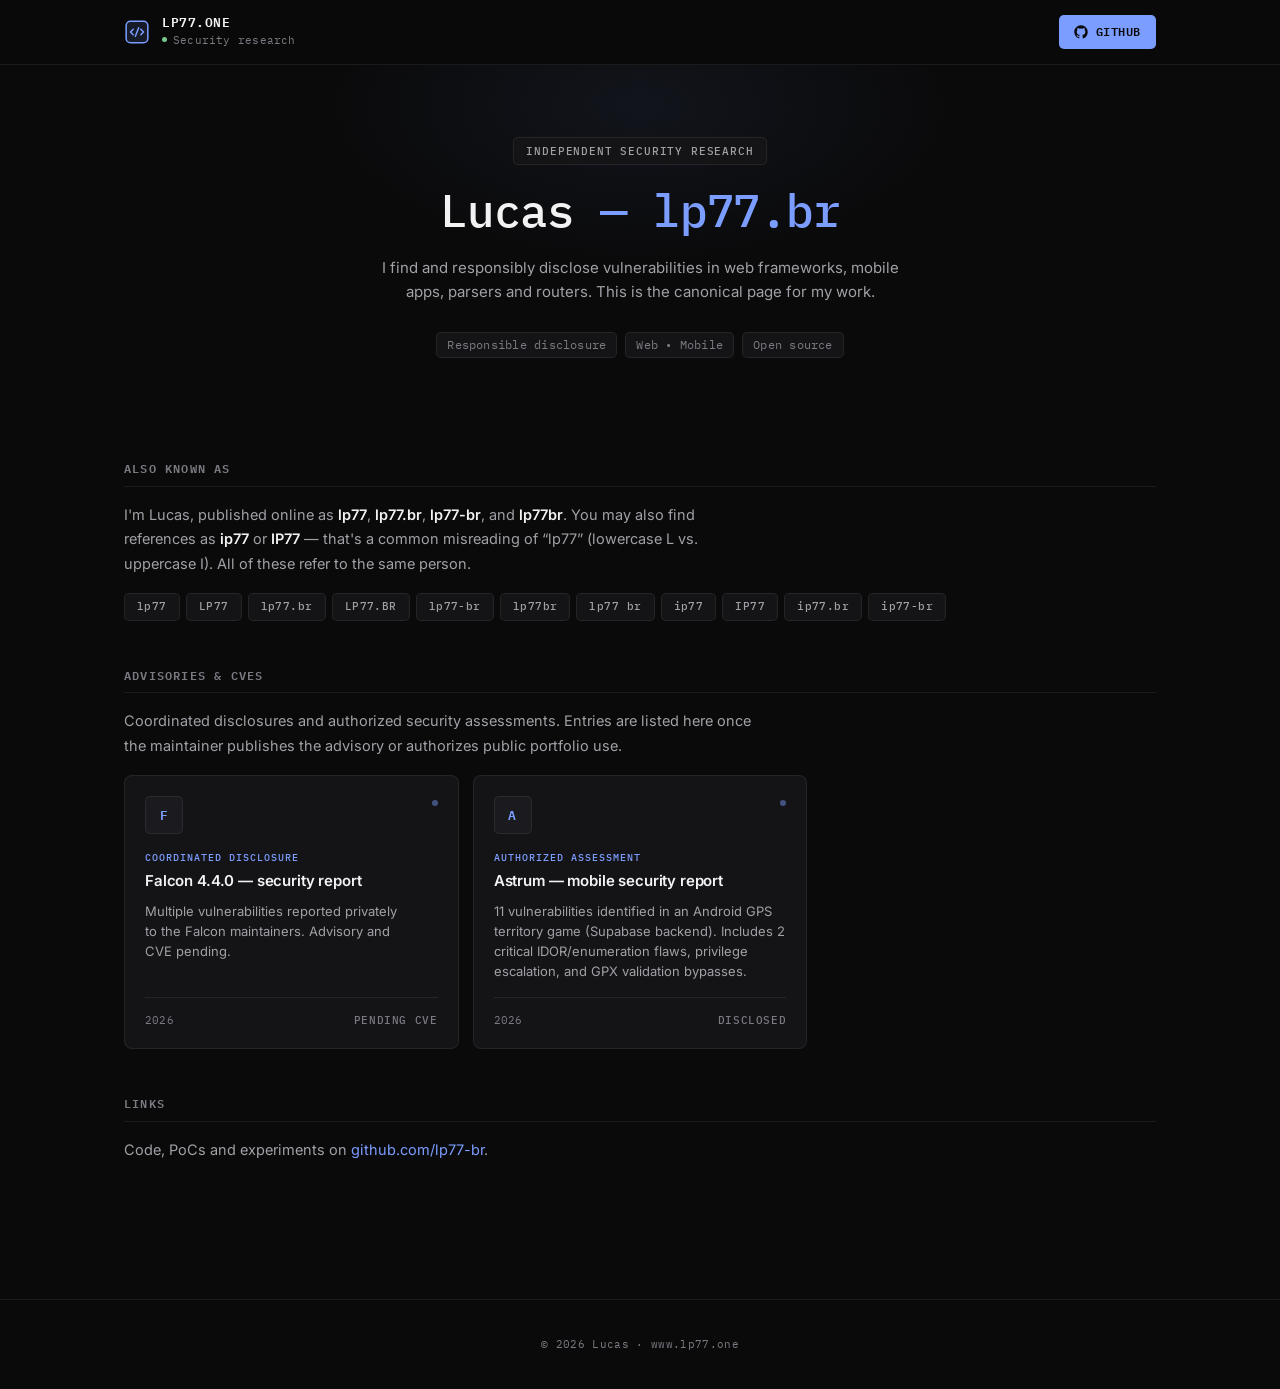
==== index.html @ 787ceb66 "Update index.html" ====
<!doctype html>
<html lang="en">
<head>
  <meta charset="UTF-8">
  <meta name="viewport" content="width=device-width, initial-scale=1.0">
  <meta name="theme-color" content="#0a0a0b">
  <meta name="author" content="Lucas (lp77.br)">
  <meta name="description" content="Lucas (lp77.br / lp77 / ip77) — independent security researcher focused on web frameworks, mobile apps, parsers and routers. Responsible disclosure, CVEs, and open source work.">
  <meta name="keywords" content="lp77, LP77, lp77.br, lp77-br, lp77br, lp77 br, LP77 BR, ip77, IP77, ip77.br, ip77-br, Lucas security researcher, responsible disclosure, CVE, Falcon, Astrum, Android security, security research">
  <title>Lucas (lp77.br) — Security Researcher</title>
  <link rel="canonical" href="https://www.lp77.one/">

  <meta property="og:type" content="profile">
  <meta property="og:title" content="Lucas (lp77.br) — Security Researcher">
  <meta property="og:description" content="Independent security researcher. Responsible disclosure of vulnerabilities in web frameworks, mobile apps, parsers and routers.">
  <meta property="og:url" content="https://www.lp77.one/">
  <meta property="og:site_name" content="lp77.one">

  <meta name="twitter:card" content="summary">
  <meta name="twitter:title" content="Lucas (lp77.br) — Security Researcher">
  <meta name="twitter:description" content="Independent security researcher. Responsible disclosure, CVEs, open source.">

  <link rel="preconnect" href="https://fonts.googleapis.com">
  <link rel="preconnect" href="https://fonts.gstatic.com" crossorigin>
  <link href="https://fonts.googleapis.com/css2?family=IBM+Plex+Mono:wght@400;500;600&family=Inter:wght@400;500;600;700&display=swap" rel="stylesheet">
  <link rel="stylesheet" href="style.css">

  <script type="application/ld+json">
  {
    "@context": "https://schema.org",
    "@type": "Person",
    "name": "Lucas",
    "alternateName": [
      "lp77", "LP77", "lp77.br", "LP77.BR", "lp77-br", "lp77br",
      "lp77 br", "LP77 BR", "lp77_br", "lp77.one", "www.lp77.one",
      "ip77", "IP77", "ip77.br", "ip77-br", "ip77br", "ip77 br"
    ],
    "url": "https://www.lp77.one/",
    "mainEntityOfPage": "https://www.lp77.one/",
    "sameAs": ["https://github.com/lp77-br"],
    "jobTitle": "Security Researcher",
    "description": "Independent security researcher focused on web frameworks, mobile apps, parsers and routers.",
    "knowsAbout": [
      "Web security", "Responsible disclosure", "Authentication bypass",
      "ReDoS", "Path traversal", "Python", "Web frameworks", "Routing",
      "Regular expression denial of service", "Mobile Security", "Android Security"
    ]
  }
  </script>
</head>
<body>

  <a href="#main" class="skip-link">Skip to content</a>

  <header class="site-header">
    <div class="header-inner">
      <a href="/" class="site-logo" aria-label="lp77.one — home">
        <span class="logo-mark" aria-hidden="true">
          <svg viewBox="0 0 24 24" width="26" height="26" fill="none" xmlns="http://www.w3.org/2000/svg">
            <rect x="2" y="2" width="20" height="20" rx="4" fill="rgba(123,157,255,0.12)" stroke="#7b9dff" stroke-width="1.4"/>
            <path d="M8.5 9.5 6 12l2.5 2.5M15.5 9.5 18 12l-2.5 2.5M13.5 8l-3 8" stroke="#7b9dff" stroke-width="1.4" stroke-linecap="round" stroke-linejoin="round"/>
          </svg>
        </span>
        <div class="brand-text">
          <span>lp77.one</span>
          <span class="online-status">
            <span class="dot" aria-hidden="true"></span>
            <span>Security research</span>
          </span>
        </div>
      </a>
      <nav class="header-nav" aria-label="Main navigation">
        <a href="https://github.com/lp77-br" target="_blank" rel="me noopener noreferrer" class="btn-primary">
          <svg width="14" height="14" viewBox="0 0 24 24" fill="currentColor" aria-hidden="true">
            <path d="M12 .5C5.65.5.5 5.65.5 12c0 5.08 3.29 9.39 7.86 10.91.58.11.79-.25.79-.55v-2.03c-3.2.7-3.87-1.36-3.87-1.36-.52-1.33-1.28-1.68-1.28-1.68-1.05-.72.08-.7.08-.7 1.16.08 1.77 1.19 1.77 1.19 1.03 1.77 2.7 1.26 3.36.96.1-.75.4-1.26.73-1.55-2.56-.29-5.26-1.28-5.26-5.69 0-1.26.45-2.28 1.19-3.09-.12-.29-.52-1.46.11-3.05 0 0 .97-.31 3.18 1.18a11.05 11.05 0 0 1 5.79 0c2.2-1.49 3.17-1.18 3.17-1.18.63 1.59.23 2.76.12 3.05.74.81 1.18 1.83 1.18 3.09 0 4.42-2.71 5.39-5.29 5.68.41.36.78 1.06.78 2.14v3.17c0 .31.21.67.8.55A11.51 11.51 0 0 0 23.5 12C23.5 5.65 18.35.5 12 .5z"/>
          </svg>
          GitHub
        </a>
      </nav>
    </div>
  </header>

  <section class="hero" aria-labelledby="hero-title">
    <div class="hero-inner">
      <p class="hero-eyebrow">Independent security research</p>
      <h1 class="hero-title" id="hero-title">
        Lucas <span>— lp77.br</span>
      </h1>
      <p class="hero-sub">
        I find and responsibly disclose vulnerabilities in web frameworks,
        mobile apps, parsers and routers. This is the canonical page for my work.
      </p>
      <div class="hero-stats" aria-label="Areas of focus">
        <span>Responsible disclosure</span>
        <span>Web &bull; Mobile</span>
        <span>Open source</span>
      </div>
    </div>
  </section>

  <main class="page-body" id="main">

    <section class="section" aria-labelledby="identity-title">
      <h2 class="section-title" id="identity-title">Also known as</h2>
      <p class="prose">
        I'm Lucas, published online as <strong>lp77</strong>, <strong>lp77.br</strong>,
        <strong>lp77-br</strong>, and <strong>lp77br</strong>. You may also find references as
        <strong>ip77</strong> or <strong>IP77</strong> — that's a common misreading of
        &ldquo;lp77&rdquo; (lowercase L vs. uppercase I). All of these refer to the same person.
      </p>
      <div class="chip-bar" aria-label="Known aliases">
        <span class="chip">lp77</span>
        <span class="chip">LP77</span>
        <span class="chip">lp77.br</span>
        <span class="chip">LP77.BR</span>
        <span class="chip">lp77-br</span>
        <span class="chip">lp77br</span>
        <span class="chip">lp77 br</span>
        <span class="chip">ip77</span>
        <span class="chip">IP77</span>
        <span class="chip">ip77.br</span>
        <span class="chip">ip77-br</span>
      </div>
    </section>

    <section class="section" aria-labelledby="advisories-title">
      <h2 class="section-title" id="advisories-title">Advisories &amp; CVEs</h2>
      <p class="prose">
        Coordinated disclosures and authorized security assessments. Entries are listed here once the maintainer
        publishes the advisory or authorizes public portfolio use.
      </p>

      <div class="grid">

        <article class="card card-static">
          <div class="card-header">
            <div class="card-logo">
              <span class="card-logo-initials">F</span>
            </div>
            <span class="card-dot" aria-hidden="true"></span>
          </div>
          <div class="card-body">
            <p class="card-subtitle">Coordinated disclosure</p>
            <h3 class="card-title">Falcon 4.4.0 — security report</h3>
            <p class="card-desc">
              Multiple vulnerabilities reported privately to the Falcon
              maintainers. Advisory and CVE pending.
            </p>
          </div>
          <div class="card-footer">
            <span class="card-date">2026</span>
            <span class="card-status">Pending CVE</span>
          </div>
        </article>

        <article class="card card-static">
          <div class="card-header">
            <div class="card-logo">
              <span class="card-logo-initials">A</span>
            </div>
            <span class="card-dot" aria-hidden="true"></span>
          </div>
          <div class="card-body">
            <p class="card-subtitle">Authorized assessment</p>
            <h3 class="card-title">Astrum — mobile security report</h3>
            <p class="card-desc">
              11 vulnerabilities identified in an Android GPS territory game (Supabase backend). Includes 2 critical IDOR/enumeration flaws, privilege escalation, and GPX validation bypasses.
            </p>
          </div>
          <div class="card-footer">
            <span class="card-date">2026</span>
            <span class="card-status">Disclosed</span>
          </div>
        </article>

      </div>
    </section>

    <section class="section" aria-labelledby="links-title">
      <h2 class="section-title" id="links-title">Links</h2>
      <p class="prose">
        Code, PoCs and experiments on
        <a href="https://github.com/lp77-br" target="_blank" rel="me noopener">github.com/lp77-br</a>.
      </p>
    </section>

  </main>

  <footer class="site-footer">
    <div class="footer-inner">
      <p>&copy; <span id="year">2026</span> Lucas · www.lp77.one</p>
    </div>
  </footer>

  <script>
    (function () {
      var y = document.getElementById('year');
      if (y) y.textContent = new Date().getFullYear();
    })();
  </script>
</body>
</html>
---- style.css ----
:root {
  --bg:          #0a0a0b;
  --bg-raised:   #0f0f12;
  --surface:     #141417;
  --surface-2:   #1b1b1f;
  --surface-3:   #232327;
  --border:      rgba(255,255,255,0.07);
  --border-hi:   rgba(255,255,255,0.14);
  --text:        #f2f2f3;
  --text-2:      #a0a0a6;
  --text-3:      #7a7a82;
  --accent:      #7b9dff;
  --accent-2:    #9bb5ff;
  --accent-dim:  rgba(123,157,255,0.12);
  --accent-soft: rgba(123,157,255,0.07);
  --success:     #79c88b;
  --r-xs: 3px;
  --r-sm: 5px;
  --r:    8px;
  --r-lg: 12px;
  --font:      'Inter', -apple-system, BlinkMacSystemFont, 'Segoe UI', sans-serif;
  --font-mono: 'IBM Plex Mono', ui-monospace, SFMono-Regular, Menlo, Consolas, monospace;
  --max-w:  1080px;
  --gutter: 24px;
  --t-fast: 120ms ease;
  --t:      200ms ease;
  --t-slow: 320ms cubic-bezier(0.2, 0.8, 0.2, 1);
  --shadow:    0 4px 16px rgba(0,0,0,0.5);
  --shadow-lg: 0 16px 48px rgba(0,0,0,0.7);
}

*, *::before, *::after { box-sizing: border-box; margin: 0; padding: 0; }
[hidden] { display: none !important; }
html { -webkit-text-size-adjust: 100%; scroll-behavior: smooth; }
body {
  background: var(--bg);
  color: var(--text);
  font-family: var(--font);
  font-size: 15px;
  line-height: 1.55;
  min-height: 100vh;
  -webkit-font-smoothing: antialiased;
  -moz-osx-font-smoothing: grayscale;
}
a { color: var(--accent); text-decoration: none; transition: color var(--t-fast); }
a:hover { color: var(--accent-2); }
button { background: none; border: none; cursor: pointer; font: inherit; color: inherit; }
img, svg { max-width: 100%; display: block; }
pre, code { font-family: var(--font-mono); }
h1, h2, h3, h4 {
  font-family: var(--font-mono);
  font-weight: 500;
  letter-spacing: -0.02em;
  line-height: 1.15;
  color: var(--text);
  text-wrap: balance;
}
p { text-wrap: pretty; }
strong { color: var(--text); font-weight: 600; }
::selection { background: var(--accent-dim); color: var(--text); }

:focus-visible {
  outline: 2px solid var(--accent);
  outline-offset: 3px;
  border-radius: var(--r-sm);
}

.skip-link {
  position: fixed; top: -60px; left: 16px; z-index: 999;
  background: var(--surface-2); color: var(--text);
  padding: 10px 16px; border-radius: var(--r-sm);
  border: 1px solid var(--border-hi);
  font-family: var(--font-mono); font-size: 12px;
  transition: top var(--t-fast);
}
.skip-link:focus { top: 16px; }

.sr-only {
  position: absolute; width: 1px; height: 1px;
  padding: 0; margin: -1px; overflow: hidden;
  clip: rect(0,0,0,0); white-space: nowrap; border: 0;
}

::-webkit-scrollbar { width: 8px; height: 8px; }
::-webkit-scrollbar-track { background: var(--bg); }
::-webkit-scrollbar-thumb {
  background: var(--surface-2); border-radius: 999px; border: 2px solid var(--bg);
}
::-webkit-scrollbar-thumb:hover { background: var(--text-3); }

@keyframes pulse-green {
  0%   { box-shadow: 0 0 0 0 rgba(121,200,139,0.45); }
  70%  { box-shadow: 0 0 0 6px rgba(121,200,139,0); }
  100% { box-shadow: 0 0 0 0 rgba(121,200,139,0); }
}

.btn-primary {
  display: inline-flex; align-items: center; gap: 8px;
  height: 34px; padding: 0 14px;
  background: var(--accent); color: var(--bg);
  border-radius: var(--r-sm); border: 1px solid transparent;
  font-family: var(--font-mono); font-size: 11.5px; font-weight: 600;
  letter-spacing: 0.05em; text-transform: uppercase; white-space: nowrap;
  transition: background-color var(--t-fast), transform var(--t-fast);
}
.btn-primary:hover { background: var(--accent-2); color: var(--bg); transform: translateY(-1px); }
.btn-primary:active { transform: none; }
.btn-primary svg { flex-shrink: 0; }

.btn-action {
  display: inline-flex; align-items: center; gap: 6px;
  height: 32px; padding: 0 12px;
  background: var(--surface-2); color: var(--text-2);
  border: 1px solid var(--border); border-radius: var(--r-sm);
  font-family: var(--font-mono); font-size: 11.5px; font-weight: 500;
  letter-spacing: 0.03em; transition: all var(--t-fast);
}
.btn-action:hover { background: var(--surface-3); color: var(--text); border-color: var(--border-hi); }

.site-header {
  position: sticky; top: 0; z-index: 50;
  background: rgba(10,10,11,0.85);
  border-bottom: 1px solid var(--border);
  -webkit-backdrop-filter: blur(12px); backdrop-filter: blur(12px);
}
.header-inner {
  max-width: var(--max-w); margin: 0 auto;
  padding: 0 var(--gutter); height: 64px;
  display: flex; align-items: center; justify-content: space-between; gap: 16px;
}
.site-logo { display: flex; align-items: center; gap: 12px; flex-shrink: 0; color: var(--text); }
.site-logo:hover { color: var(--text); }
.logo-mark { display: flex; align-items: center; justify-content: center; }
.brand-text { display: flex; flex-direction: column; gap: 3px; }
.brand-text > span:first-child {
  font-family: var(--font-mono); font-size: 13px; font-weight: 600;
  letter-spacing: 0.04em; text-transform: uppercase; line-height: 1;
}
.online-status {
  display: flex; align-items: center; gap: 6px;
  font-family: var(--font-mono); font-size: 10.5px; color: var(--text-3);
  letter-spacing: 0.02em;
}
.online-status .dot {
  width: 5px; height: 5px; background: var(--success);
  border-radius: 50%; animation: pulse-green 2.2s infinite;
}
.header-nav { display: flex; align-items: center; gap: 10px; }

.hero {
  position: relative;
  padding: 72px var(--gutter) 56px;
  text-align: center; overflow: hidden;
}
.hero::before {
  content: '';
  position: absolute; top: -120px; left: 50%; transform: translateX(-50%);
  width: 640px; height: 320px;
  background: radial-gradient(ellipse at 50% 50%, var(--accent-soft) 0%, transparent 70%);
  pointer-events: none; z-index: 0;
}
.hero-inner {
  position: relative; z-index: 1; max-width: 680px; margin: 0 auto;
  display: flex; flex-direction: column; align-items: center; gap: 20px;
}
.hero-eyebrow {
  display: inline-flex; align-items: center; gap: 8px;
  padding: 5px 12px;
  background: var(--surface); border: 1px solid var(--border);
  border-radius: var(--r-sm);
  font-family: var(--font-mono); font-size: 10.5px; font-weight: 500;
  letter-spacing: 0.08em; text-transform: uppercase; color: var(--text-2);
}
.hero-title {
  font-size: clamp(28px, 4.6vw, 46px);
  font-weight: 500; letter-spacing: -0.03em; line-height: 1.1;
  color: var(--text);
}
.hero-title span { color: var(--accent); }
.hero-sub {
  font-size: 15px; color: var(--text-2);
  max-width: 520px; line-height: 1.6;
}
.hero-stats {
  display: flex; flex-wrap: wrap; justify-content: center; gap: 8px;
  margin-top: 8px;
  font-family: var(--font-mono); font-size: 11.5px; color: var(--text-3);
}
.hero-stats > * {
  display: inline-flex; align-items: center; gap: 6px;
  height: 26px; padding: 0 10px;
  border-radius: var(--r-sm);
  background: var(--surface); border: 1px solid var(--border);
  letter-spacing: 0.02em;
}

.page-body {
  max-width: var(--max-w);
  margin: 0 auto;
  padding: 0 var(--gutter) 80px;
}
.section { margin-top: 48px; }
.section-title {
  font-family: var(--font-mono);
  font-size: 12px;
  font-weight: 600;
  letter-spacing: 0.1em;
  text-transform: uppercase;
  color: var(--text-3);
  margin-bottom: 16px;
  padding-bottom: 10px;
  border-bottom: 1px solid var(--border);
}
.prose {
  font-size: 14.5px;
  color: var(--text-2);
  line-height: 1.7;
  max-width: 640px;
  margin-bottom: 16px;
}

.chip-bar {
  display: flex; flex-wrap: wrap; gap: 6px;
  margin-top: 8px;
}
.chip {
  display: inline-flex; align-items: center;
  height: 28px; padding: 0 12px;
  border-radius: var(--r-sm);
  background: var(--surface); border: 1px solid var(--border);
  color: var(--text-2);
  font-family: var(--font-mono); font-size: 11px; font-weight: 500;
  letter-spacing: 0.04em;
  transition: background-color var(--t-fast), color var(--t-fast), border-color var(--t-fast);
}
.chip:hover {
  color: var(--text);
  border-color: var(--border-hi);
}

.grid {
  display: grid;
  grid-template-columns: repeat(auto-fill, minmax(290px, 1fr));
  gap: 14px;
}
.card {
  position: relative;
  display: flex; flex-direction: column;
  background: var(--surface); border: 1px solid var(--border);
  border-radius: var(--r); padding: 20px;
  transition: border-color var(--t-fast), background-color var(--t-fast);
}
.card-static { cursor: default; }
.card:hover { border-color: var(--border-hi); background: var(--surface-2); }

.card-header {
  display: flex; align-items: flex-start; justify-content: space-between;
  margin-bottom: 16px;
}
.card-logo {
  width: 38px; height: 38px;
  border-radius: var(--r-sm);
  background: var(--surface-2); border: 1px solid var(--border);
  display: flex; align-items: center; justify-content: center;
  transition: border-color var(--t-fast), background-color var(--t-fast);
}
.card:hover .card-logo { border-color: var(--border-hi); background: var(--surface-3); }
.card-logo-initials {
  font-family: var(--font-mono); font-size: 13px; font-weight: 600;
  color: var(--accent); text-transform: uppercase; letter-spacing: 0.04em;
}
.card-dot {
  width: 6px; height: 6px; border-radius: 50%;
  background: var(--accent); opacity: .45; flex-shrink: 0;
  margin-top: 4px; transition: opacity var(--t-fast);
}
.card:hover .card-dot { opacity: 1; }

.card-body {
  flex: 1; display: flex; flex-direction: column; gap: 6px;
  margin-bottom: 16px;
}
.card-subtitle {
  font-family: var(--font-mono); font-size: 10px; font-weight: 500;
  color: var(--accent); letter-spacing: 0.1em; text-transform: uppercase;
}
.card-title {
  font-family: var(--font); font-size: 15px; font-weight: 600;
  letter-spacing: -0.01em; color: var(--text); line-height: 1.3;
}
.card-desc {
  font-size: 13px; color: var(--text-2); line-height: 1.55; margin-top: 4px;
}
.card-footer {
  display: flex; align-items: center; justify-content: space-between;
  padding-top: 14px; border-top: 1px solid var(--border);
}
.card-date {
  font-family: var(--font-mono); font-size: 10.5px; color: var(--text-3);
  letter-spacing: 0.02em;
}
.card-status {
  font-family: var(--font-mono); font-size: 10.5px; font-weight: 500;
  color: var(--text-3); text-transform: uppercase; letter-spacing: 0.06em;
}

.site-footer {
  border-top: 1px solid var(--border);
  padding: 36px var(--gutter);
  margin-top: 40px;
}
.footer-inner { max-width: var(--max-w); margin: 0 auto; text-align: center; }
.site-footer p {
  font-family: var(--font-mono); font-size: 11px; color: var(--text-3);
  letter-spacing: 0.03em;
}
.site-footer a { color: var(--text-3); }
.site-footer a:hover { color: var(--text); }

@media (max-width: 600px) {
  :root { --gutter: 16px; }
  .header-inner { height: 58px; }
  .brand-text > span:first-child { font-size: 12px; }
  .hero { padding: 56px var(--gutter) 40px; }
  .hero-title { font-size: 28px; }
  .hero-sub { font-size: 14px; }
  .grid { grid-template-columns: 1fr; }
}

@media (prefers-reduced-motion: reduce) {
  *, *::before, *::after {
    animation-duration: .01ms !important;
    animation-iteration-count: 1 !important;
    transition-duration: .01ms !important;
  }
  html { scroll-behavior: auto; }
}

@media print {
  .site-header, .hero::before, .chip-bar, .btn-primary { display: none !important; }
  body { background: #fff; color: #000; }
  .card { border: 1px solid #ccc; page-break-inside: avoid; }
  .card-subtitle, .card-date, .card-status { color: #555; }
  a { color: #000; }
}
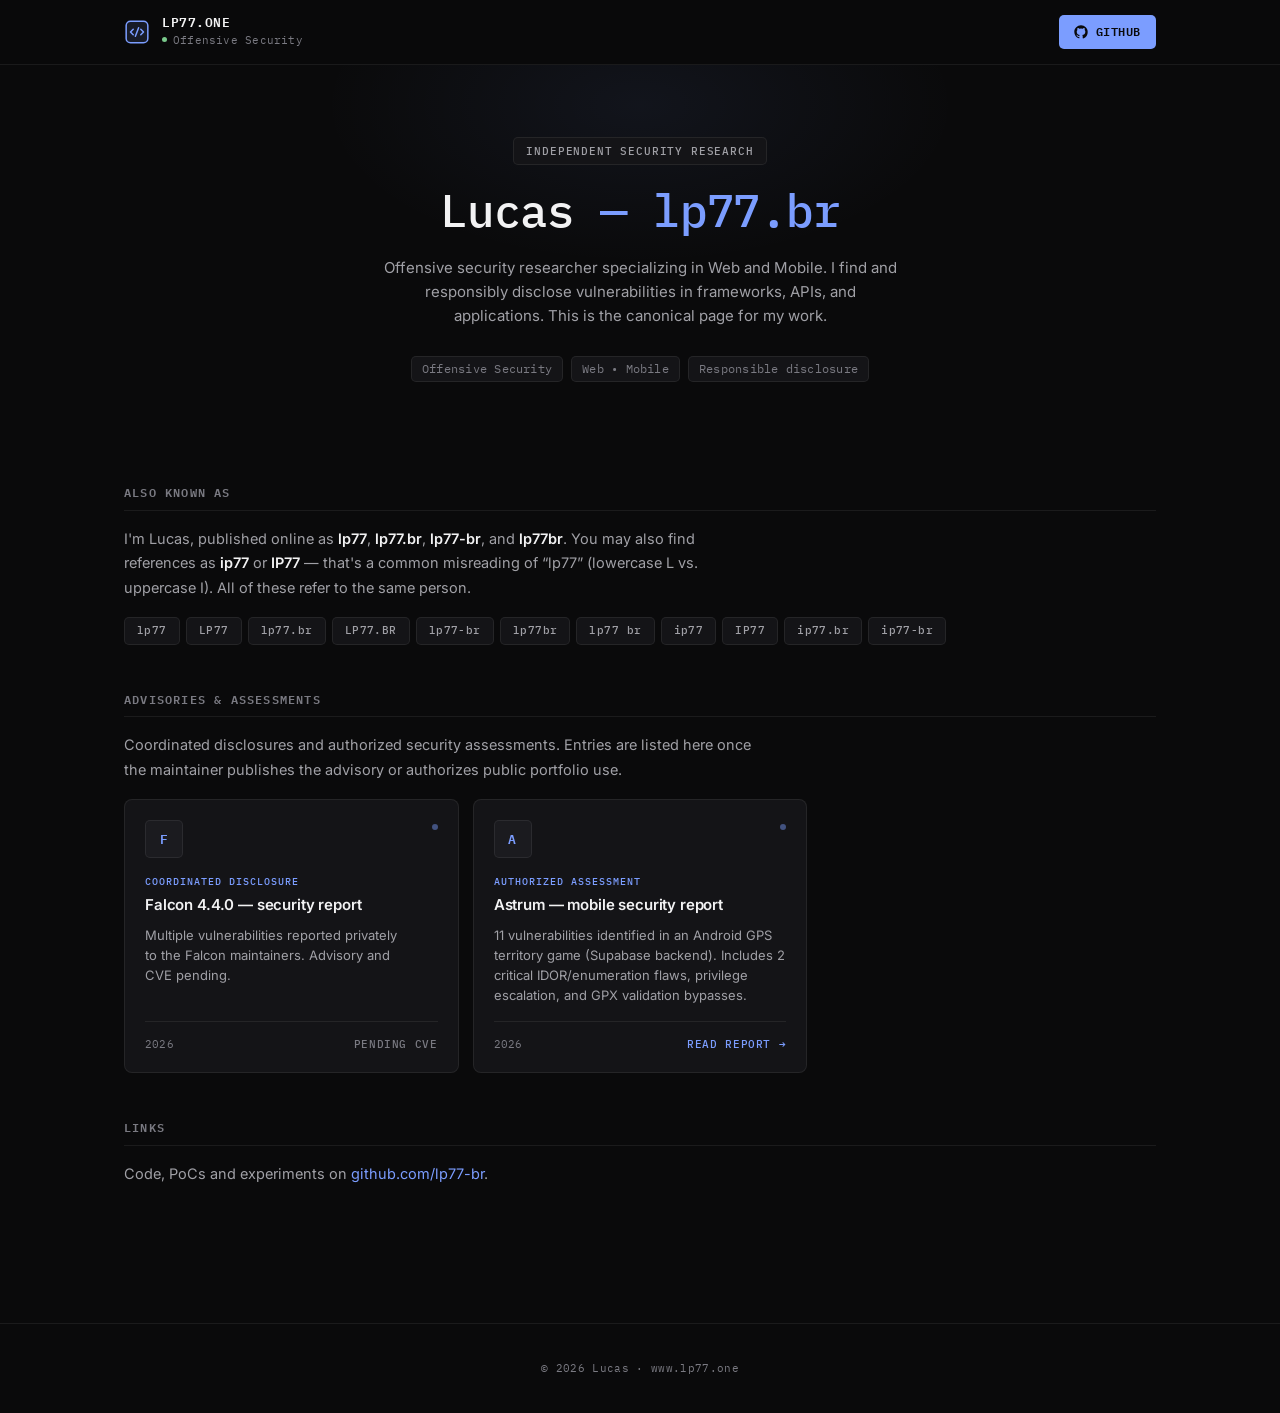
==== commit e82f4c7f: "Update index.html" ====
--- a/index.html
+++ b/index.html
@@ -5,20 +5,20 @@
   <meta name="viewport" content="width=device-width, initial-scale=1.0">
   <meta name="theme-color" content="#0a0a0b">
   <meta name="author" content="Lucas (lp77.br)">
-  <meta name="description" content="Lucas (lp77.br / lp77 / ip77) — independent security researcher focused on web frameworks, mobile apps, parsers and routers. Responsible disclosure, CVEs, and open source work.">
-  <meta name="keywords" content="lp77, LP77, lp77.br, lp77-br, lp77br, lp77 br, LP77 BR, ip77, IP77, ip77.br, ip77-br, Lucas security researcher, responsible disclosure, CVE, Falcon, Astrum, Android security, security research">
-  <title>Lucas (lp77.br) — Security Researcher</title>
+  <meta name="description" content="Lucas (lp77.br / lp77 / ip77) — offensive security researcher specializing in Web and Mobile penetration testing. Responsible disclosure, CVEs, and open source work.">
+  <meta name="keywords" content="lp77, LP77, lp77.br, lp77-br, lp77br, lp77 br, LP77 BR, ip77, IP77, ip77.br, ip77-br, Lucas security researcher, offensive security, penetration testing, responsible disclosure, CVE, Falcon, Astrum, Android security">
+  <title>Lucas (lp77.br) — Offensive Security Researcher</title>
   <link rel="canonical" href="https://www.lp77.one/">
 
   <meta property="og:type" content="profile">
-  <meta property="og:title" content="Lucas (lp77.br) — Security Researcher">
-  <meta property="og:description" content="Independent security researcher. Responsible disclosure of vulnerabilities in web frameworks, mobile apps, parsers and routers.">
+  <meta property="og:title" content="Lucas (lp77.br) — Offensive Security Researcher">
+  <meta property="og:description" content="Offensive security researcher focused on Web and Mobile. Responsible disclosure of vulnerabilities in frameworks, APIs, and applications.">
   <meta property="og:url" content="https://www.lp77.one/">
   <meta property="og:site_name" content="lp77.one">
 
   <meta name="twitter:card" content="summary">
-  <meta name="twitter:title" content="Lucas (lp77.br) — Security Researcher">
-  <meta name="twitter:description" content="Independent security researcher. Responsible disclosure, CVEs, open source.">
+  <meta name="twitter:title" content="Lucas (lp77.br) — Offensive Security Researcher">
+  <meta name="twitter:description" content="Offensive security researcher focused on Web and Mobile. Responsible disclosure.">
 
   <link rel="preconnect" href="https://fonts.googleapis.com">
   <link rel="preconnect" href="https://fonts.gstatic.com" crossorigin>
@@ -38,12 +38,12 @@
     "url": "https://www.lp77.one/",
     "mainEntityOfPage": "https://www.lp77.one/",
     "sameAs": ["https://github.com/lp77-br"],
-    "jobTitle": "Security Researcher",
-    "description": "Independent security researcher focused on web frameworks, mobile apps, parsers and routers.",
+    "jobTitle": "Offensive Security Researcher",
+    "description": "Offensive security researcher specializing in Web and Mobile penetration testing.",
     "knowsAbout": [
-      "Web security", "Responsible disclosure", "Authentication bypass",
-      "ReDoS", "Path traversal", "Python", "Web frameworks", "Routing",
-      "Regular expression denial of service", "Mobile Security", "Android Security"
+      "Offensive Security", "Penetration Testing", "Web Security", 
+      "Mobile Security", "Android Security", "API Security", "Responsible Disclosure", 
+      "Authentication Bypass", "ReDoS", "Path Traversal", "Python", "Web Frameworks"
     ]
   }
   </script>
@@ -65,7 +65,7 @@
           <span>lp77.one</span>
           <span class="online-status">
             <span class="dot" aria-hidden="true"></span>
-            <span>Security research</span>
+            <span>Offensive Security</span>
           </span>
         </div>
       </a>
@@ -87,13 +87,14 @@
         Lucas <span>— lp77.br</span>
       </h1>
       <p class="hero-sub">
-        I find and responsibly disclose vulnerabilities in web frameworks,
-        mobile apps, parsers and routers. This is the canonical page for my work.
+        Offensive security researcher specializing in Web and Mobile. 
+        I find and responsibly disclose vulnerabilities in frameworks, 
+        APIs, and applications. This is the canonical page for my work.
       </p>
       <div class="hero-stats" aria-label="Areas of focus">
+        <span>Offensive Security</span>
+        <span>Web &bull; Mobile</span>
         <span>Responsible disclosure</span>
-        <span>Web &bull; Mobile</span>
-        <span>Open source</span>
       </div>
     </div>
   </section>
@@ -124,10 +125,10 @@
     </section>
 
     <section class="section" aria-labelledby="advisories-title">
-      <h2 class="section-title" id="advisories-title">Advisories &amp; CVEs</h2>
+      <h2 class="section-title" id="advisories-title">Advisories &amp; Assessments</h2>
       <p class="prose">
-        Coordinated disclosures and authorized security assessments. Entries are listed here once the maintainer
-        publishes the advisory or authorizes public portfolio use.
+        Coordinated disclosures and authorized security assessments. 
+        Entries are listed here once the maintainer publishes the advisory or authorizes public portfolio use.
       </p>
 
       <div class="grid">
@@ -153,7 +154,7 @@
           </div>
         </article>
 
-        <article class="card card-static">
+        <a href="astrum.html" class="card">
           <div class="card-header">
             <div class="card-logo">
               <span class="card-logo-initials">A</span>
@@ -169,9 +170,9 @@
           </div>
           <div class="card-footer">
             <span class="card-date">2026</span>
-            <span class="card-status">Disclosed</span>
-          </div>
-        </article>
+            <span class="card-status" style="color: var(--accent);">Read report &rarr;</span>
+          </div>
+        </a>
 
       </div>
     </section>
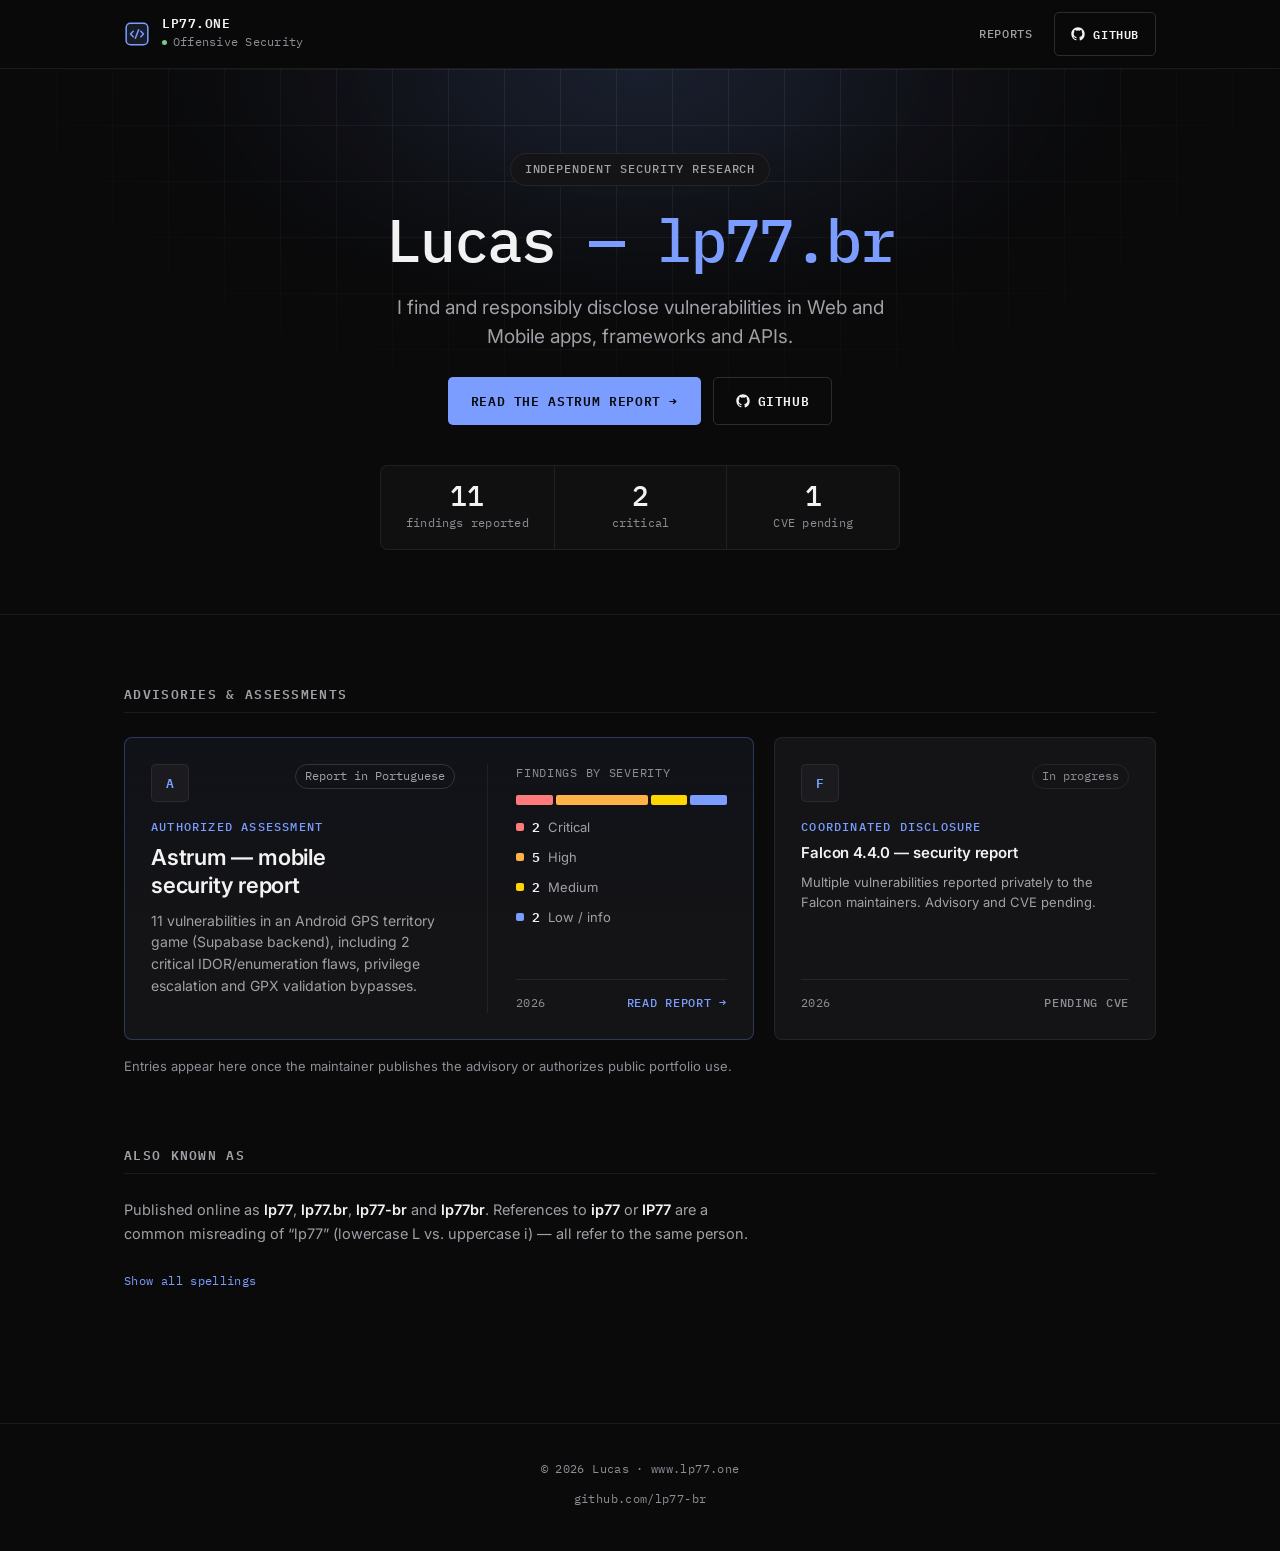
==== commit a7d2f1b0: "Atualiza arquivos do site" ====
--- a/index.html
+++ b/index.html
@@ -63,17 +63,13 @@
         </span>
         <div class="brand-text">
           <span>lp77.one</span>
-          <span class="online-status">
-            <span class="dot" aria-hidden="true"></span>
-            <span>Offensive Security</span>
-          </span>
+          <span class="online-status"><span class="dot" aria-hidden="true"></span><span>Offensive Security</span></span>
         </div>
       </a>
       <nav class="header-nav" aria-label="Main navigation">
-        <a href="https://github.com/lp77-br" target="_blank" rel="me noopener noreferrer" class="btn-primary">
-          <svg width="14" height="14" viewBox="0 0 24 24" fill="currentColor" aria-hidden="true">
-            <path d="M12 .5C5.65.5.5 5.65.5 12c0 5.08 3.29 9.39 7.86 10.91.58.11.79-.25.79-.55v-2.03c-3.2.7-3.87-1.36-3.87-1.36-.52-1.33-1.28-1.68-1.28-1.68-1.05-.72.08-.7.08-.7 1.16.08 1.77 1.19 1.77 1.19 1.03 1.77 2.7 1.26 3.36.96.1-.75.4-1.26.73-1.55-2.56-.29-5.26-1.28-5.26-5.69 0-1.26.45-2.28 1.19-3.09-.12-.29-.52-1.46.11-3.05 0 0 .97-.31 3.18 1.18a11.05 11.05 0 0 1 5.79 0c2.2-1.49 3.17-1.18 3.17-1.18.63 1.59.23 2.76.12 3.05.74.81 1.18 1.83 1.18 3.09 0 4.42-2.71 5.39-5.29 5.68.41.36.78 1.06.78 2.14v3.17c0 .31.21.67.8.55A11.51 11.51 0 0 0 23.5 12C23.5 5.65 18.35.5 12 .5z"/>
-          </svg>
+        <a href="#reports" class="nav-link">Reports</a>
+        <a href="https://github.com/lp77-br" target="_blank" rel="me noopener noreferrer" class="btn-ghost">
+          <svg width="14" height="14" viewBox="0 0 24 24" fill="currentColor" aria-hidden="true"><path d="M12 .5C5.65.5.5 5.65.5 12c0 5.08 3.29 9.39 7.86 10.91.58.11.79-.25.79-.55v-2.03c-3.2.7-3.87-1.36-3.87-1.36-.52-1.33-1.28-1.68-1.28-1.68-1.05-.72.08-.7.08-.7 1.16.08 1.77 1.19 1.77 1.19 1.03 1.77 2.7 1.26 3.36.96.1-.75.4-1.26.73-1.55-2.56-.29-5.26-1.28-5.26-5.69 0-1.26.45-2.28 1.19-3.09-.12-.29-.52-1.46.11-3.05 0 0 .97-.31 3.18 1.18a11.05 11.05 0 0 1 5.79 0c2.2-1.49 3.17-1.18 3.17-1.18.63 1.59.23 2.76.12 3.05.74.81 1.18 1.83 1.18 3.09 0 4.42-2.71 5.39-5.29 5.68.41.36.78 1.06.78 2.14v3.17c0 .31.21.67.8.55A11.51 11.51 0 0 0 23.5 12C23.5 5.65 18.35.5 12 .5z"/></svg>
           GitHub
         </a>
       </nav>
@@ -83,62 +79,71 @@
   <section class="hero" aria-labelledby="hero-title">
     <div class="hero-inner">
       <p class="hero-eyebrow">Independent security research</p>
-      <h1 class="hero-title" id="hero-title">
-        Lucas <span>— lp77.br</span>
-      </h1>
+      <h1 class="hero-title" id="hero-title">Lucas <span>— lp77.br</span></h1>
       <p class="hero-sub">
-        Offensive security researcher specializing in Web and Mobile. 
-        I find and responsibly disclose vulnerabilities in frameworks, 
-        APIs, and applications. This is the canonical page for my work.
+        I find and responsibly disclose vulnerabilities in Web and Mobile
+        apps, frameworks and APIs.
       </p>
-      <div class="hero-stats" aria-label="Areas of focus">
-        <span>Offensive Security</span>
-        <span>Web &bull; Mobile</span>
-        <span>Responsible disclosure</span>
+      <div class="hero-cta">
+        <a href="astrum.html" class="btn-primary btn-lg">Read the Astrum report <span aria-hidden="true">&rarr;</span></a>
+        <a href="https://github.com/lp77-br" target="_blank" rel="me noopener noreferrer" class="btn-ghost btn-lg">
+          <svg width="14" height="14" viewBox="0 0 24 24" fill="currentColor" aria-hidden="true"><path d="M12 .5C5.65.5.5 5.65.5 12c0 5.08 3.29 9.39 7.86 10.91.58.11.79-.25.79-.55v-2.03c-3.2.7-3.87-1.36-3.87-1.36-.52-1.33-1.28-1.68-1.28-1.68-1.05-.72.08-.7.08-.7 1.16.08 1.77 1.19 1.77 1.19 1.03 1.77 2.7 1.26 3.36.96.1-.75.4-1.26.73-1.55-2.56-.29-5.26-1.28-5.26-5.69 0-1.26.45-2.28 1.19-3.09-.12-.29-.52-1.46.11-3.05 0 0 .97-.31 3.18 1.18a11.05 11.05 0 0 1 5.79 0c2.2-1.49 3.17-1.18 3.17-1.18.63 1.59.23 2.76.12 3.05.74.81 1.18 1.83 1.18 3.09 0 4.42-2.71 5.39-5.29 5.68.41.36.78 1.06.78 2.14v3.17c0 .31.21.67.8.55A11.51 11.51 0 0 0 23.5 12C23.5 5.65 18.35.5 12 .5z"/></svg>
+          GitHub
+        </a>
       </div>
+      <ul class="stat-row" aria-label="At a glance">
+        <li><strong>11</strong><span>findings reported</span></li>
+        <li><strong>2</strong><span>critical</span></li>
+        <li><strong>1</strong><span>CVE pending</span></li>
+      </ul>
     </div>
   </section>
 
   <main class="page-body" id="main">
 
-    <section class="section" aria-labelledby="identity-title">
-      <h2 class="section-title" id="identity-title">Also known as</h2>
-      <p class="prose">
-        I'm Lucas, published online as <strong>lp77</strong>, <strong>lp77.br</strong>,
-        <strong>lp77-br</strong>, and <strong>lp77br</strong>. You may also find references as
-        <strong>ip77</strong> or <strong>IP77</strong> — that's a common misreading of
-        &ldquo;lp77&rdquo; (lowercase L vs. uppercase I). All of these refer to the same person.
-      </p>
-      <div class="chip-bar" aria-label="Known aliases">
-        <span class="chip">lp77</span>
-        <span class="chip">LP77</span>
-        <span class="chip">lp77.br</span>
-        <span class="chip">LP77.BR</span>
-        <span class="chip">lp77-br</span>
-        <span class="chip">lp77br</span>
-        <span class="chip">lp77 br</span>
-        <span class="chip">ip77</span>
-        <span class="chip">IP77</span>
-        <span class="chip">ip77.br</span>
-        <span class="chip">ip77-br</span>
-      </div>
-    </section>
-
-    <section class="section" aria-labelledby="advisories-title">
+    <section class="section" id="reports" aria-labelledby="advisories-title">
       <h2 class="section-title" id="advisories-title">Advisories &amp; Assessments</h2>
-      <p class="prose">
-        Coordinated disclosures and authorized security assessments. 
-        Entries are listed here once the maintainer publishes the advisory or authorizes public portfolio use.
-      </p>
-
-      <div class="grid">
+
+      <div class="grid grid-feature">
+
+        <a href="astrum.html" class="card card-featured">
+          <div class="card-main">
+            <div class="card-header">
+              <div class="card-logo"><span class="card-logo-initials">A</span></div>
+              <span class="card-tag">Report in Portuguese</span>
+            </div>
+            <div class="card-body">
+              <p class="card-subtitle">Authorized assessment</p>
+              <h3 class="card-title">Astrum — mobile security report</h3>
+              <p class="card-desc">
+                11 vulnerabilities in an Android GPS territory game (Supabase backend),
+                including 2 critical IDOR/enumeration flaws, privilege escalation and
+                GPX validation bypasses.
+              </p>
+            </div>
+          </div>
+          <div class="card-side">
+            <p class="side-label">Findings by severity</p>
+            <div class="sev-bar" role="img" aria-label="2 critical, 5 high, 2 medium, 2 low or informational">
+              <span class="s-crit"></span><span class="s-high"></span><span class="s-med"></span><span class="s-low"></span>
+            </div>
+            <ul class="sev-legend">
+              <li><i class="s-crit"></i><b>2</b> Critical</li>
+              <li><i class="s-high"></i><b>5</b> High</li>
+              <li><i class="s-med"></i><b>2</b> Medium</li>
+              <li><i class="s-low"></i><b>2</b> Low / info</li>
+            </ul>
+            <div class="card-footer">
+              <span class="card-date">2026</span>
+              <span class="card-status card-status-link">Read report <span aria-hidden="true">&rarr;</span></span>
+            </div>
+          </div>
+        </a>
 
         <article class="card card-static">
           <div class="card-header">
-            <div class="card-logo">
-              <span class="card-logo-initials">F</span>
-            </div>
-            <span class="card-dot" aria-hidden="true"></span>
+            <div class="card-logo"><span class="card-logo-initials">F</span></div>
+            <span class="card-tag card-tag-muted">In progress</span>
           </div>
           <div class="card-body">
             <p class="card-subtitle">Coordinated disclosure</p>
@@ -154,35 +159,27 @@
           </div>
         </article>
 
-        <a href="astrum.html" class="card">
-          <div class="card-header">
-            <div class="card-logo">
-              <span class="card-logo-initials">A</span>
-            </div>
-            <span class="card-dot" aria-hidden="true"></span>
-          </div>
-          <div class="card-body">
-            <p class="card-subtitle">Authorized assessment</p>
-            <h3 class="card-title">Astrum — mobile security report</h3>
-            <p class="card-desc">
-              11 vulnerabilities identified in an Android GPS territory game (Supabase backend). Includes 2 critical IDOR/enumeration flaws, privilege escalation, and GPX validation bypasses.
-            </p>
-          </div>
-          <div class="card-footer">
-            <span class="card-date">2026</span>
-            <span class="card-status" style="color: var(--accent);">Read report &rarr;</span>
-          </div>
-        </a>
-
       </div>
+      <p class="fine">Entries appear here once the maintainer publishes the advisory or authorizes public portfolio use.</p>
     </section>
 
-    <section class="section" aria-labelledby="links-title">
-      <h2 class="section-title" id="links-title">Links</h2>
+    <section class="section aka" aria-labelledby="identity-title">
+      <h2 class="section-title" id="identity-title">Also known as</h2>
       <p class="prose">
-        Code, PoCs and experiments on
-        <a href="https://github.com/lp77-br" target="_blank" rel="me noopener">github.com/lp77-br</a>.
+        Published online as <strong>lp77</strong>, <strong>lp77.br</strong>,
+        <strong>lp77-br</strong> and <strong>lp77br</strong>. References to
+        <strong>ip77</strong> or <strong>IP77</strong> are a common misreading of
+        &ldquo;lp77&rdquo; (lowercase L vs. uppercase i) &mdash; all refer to the same person.
       </p>
+      <details class="aliases">
+        <summary>Show all spellings</summary>
+        <div class="chip-bar" aria-label="Known aliases">
+          <span class="chip">lp77</span><span class="chip">LP77</span><span class="chip">lp77.br</span>
+          <span class="chip">LP77.BR</span><span class="chip">lp77-br</span><span class="chip">lp77br</span>
+          <span class="chip">lp77 br</span><span class="chip">ip77</span><span class="chip">IP77</span>
+          <span class="chip">ip77.br</span><span class="chip">ip77-br</span>
+        </div>
+      </details>
     </section>
 
   </main>
@@ -190,6 +187,7 @@
   <footer class="site-footer">
     <div class="footer-inner">
       <p>&copy; <span id="year">2026</span> Lucas · www.lp77.one</p>
+      <p><a href="https://github.com/lp77-br" target="_blank" rel="me noopener">github.com/lp77-br</a></p>
     </div>
   </footer>
 
--- a/style.css
+++ b/style.css
@@ -8,7 +8,7 @@
   --border-hi:   rgba(255,255,255,0.14);
   --text:        #f2f2f3;
   --text-2:      #a0a0a6;
-  --text-3:      #7a7a82;
+  --text-3:      #8d8d95;
   --accent:      #7b9dff;
   --accent-2:    #9bb5ff;
   --accent-dim:  rgba(123,157,255,0.12);
@@ -31,7 +31,7 @@
 
 *, *::before, *::after { box-sizing: border-box; margin: 0; padding: 0; }
 [hidden] { display: none !important; }
-html { -webkit-text-size-adjust: 100%; scroll-behavior: smooth; }
+html { -webkit-text-size-adjust: 100%; scroll-behavior: smooth; scroll-padding-top: 80px; }
 body {
   background: var(--bg);
   color: var(--text);
@@ -96,10 +96,10 @@
 
 .btn-primary {
   display: inline-flex; align-items: center; gap: 8px;
-  height: 34px; padding: 0 14px;
+  min-height: 44px; padding: 0 18px;
   background: var(--accent); color: var(--bg);
   border-radius: var(--r-sm); border: 1px solid transparent;
-  font-family: var(--font-mono); font-size: 11.5px; font-weight: 600;
+  font-family: var(--font-mono); font-size: 12px; font-weight: 600;
   letter-spacing: 0.05em; text-transform: uppercase; white-space: nowrap;
   transition: background-color var(--t-fast), transform var(--t-fast);
 }
@@ -112,7 +112,7 @@
   height: 32px; padding: 0 12px;
   background: var(--surface-2); color: var(--text-2);
   border: 1px solid var(--border); border-radius: var(--r-sm);
-  font-family: var(--font-mono); font-size: 11.5px; font-weight: 500;
+  font-family: var(--font-mono); font-size: 12px; font-weight: 500;
   letter-spacing: 0.03em; transition: all var(--t-fast);
 }
 .btn-action:hover { background: var(--surface-3); color: var(--text); border-color: var(--border-hi); }
@@ -125,7 +125,7 @@
 }
 .header-inner {
   max-width: var(--max-w); margin: 0 auto;
-  padding: 0 var(--gutter); height: 64px;
+  padding: 0 var(--gutter); height: 68px;
   display: flex; align-items: center; justify-content: space-between; gap: 16px;
 }
 .site-logo { display: flex; align-items: center; gap: 12px; flex-shrink: 0; color: var(--text); }
@@ -138,7 +138,7 @@
 }
 .online-status {
   display: flex; align-items: center; gap: 6px;
-  font-family: var(--font-mono); font-size: 10.5px; color: var(--text-3);
+  font-family: var(--font-mono); font-size: 12px; color: var(--text-3);
   letter-spacing: 0.02em;
 }
 .online-status .dot {
@@ -146,53 +146,6 @@
   border-radius: 50%; animation: pulse-green 2.2s infinite;
 }
 .header-nav { display: flex; align-items: center; gap: 10px; }
-
-.hero {
-  position: relative;
-  padding: 72px var(--gutter) 56px;
-  text-align: center; overflow: hidden;
-}
-.hero::before {
-  content: '';
-  position: absolute; top: -120px; left: 50%; transform: translateX(-50%);
-  width: 640px; height: 320px;
-  background: radial-gradient(ellipse at 50% 50%, var(--accent-soft) 0%, transparent 70%);
-  pointer-events: none; z-index: 0;
-}
-.hero-inner {
-  position: relative; z-index: 1; max-width: 680px; margin: 0 auto;
-  display: flex; flex-direction: column; align-items: center; gap: 20px;
-}
-.hero-eyebrow {
-  display: inline-flex; align-items: center; gap: 8px;
-  padding: 5px 12px;
-  background: var(--surface); border: 1px solid var(--border);
-  border-radius: var(--r-sm);
-  font-family: var(--font-mono); font-size: 10.5px; font-weight: 500;
-  letter-spacing: 0.08em; text-transform: uppercase; color: var(--text-2);
-}
-.hero-title {
-  font-size: clamp(28px, 4.6vw, 46px);
-  font-weight: 500; letter-spacing: -0.03em; line-height: 1.1;
-  color: var(--text);
-}
-.hero-title span { color: var(--accent); }
-.hero-sub {
-  font-size: 15px; color: var(--text-2);
-  max-width: 520px; line-height: 1.6;
-}
-.hero-stats {
-  display: flex; flex-wrap: wrap; justify-content: center; gap: 8px;
-  margin-top: 8px;
-  font-family: var(--font-mono); font-size: 11.5px; color: var(--text-3);
-}
-.hero-stats > * {
-  display: inline-flex; align-items: center; gap: 6px;
-  height: 26px; padding: 0 10px;
-  border-radius: var(--r-sm);
-  background: var(--surface); border: 1px solid var(--border);
-  letter-spacing: 0.02em;
-}
 
 .page-body {
   max-width: var(--max-w);
@@ -229,7 +182,7 @@
   border-radius: var(--r-sm);
   background: var(--surface); border: 1px solid var(--border);
   color: var(--text-2);
-  font-family: var(--font-mono); font-size: 11px; font-weight: 500;
+  font-family: var(--font-mono); font-size: 12px; font-weight: 500;
   letter-spacing: 0.04em;
   transition: background-color var(--t-fast), color var(--t-fast), border-color var(--t-fast);
 }
@@ -250,8 +203,10 @@
   border-radius: var(--r); padding: 20px;
   transition: border-color var(--t-fast), background-color var(--t-fast);
 }
+a.card { color: inherit; text-decoration: none; }
+a.card:hover { color: inherit; border-color: var(--border-hi); background: var(--surface-2); }
 .card-static { cursor: default; }
-.card:hover { border-color: var(--border-hi); background: var(--surface-2); }
+.card-static:hover { border-color: var(--border-hi); background: var(--surface-2); }
 
 .card-header {
   display: flex; align-items: flex-start; justify-content: space-between;
@@ -281,7 +236,7 @@
   margin-bottom: 16px;
 }
 .card-subtitle {
-  font-family: var(--font-mono); font-size: 10px; font-weight: 500;
+  font-family: var(--font-mono); font-size: 12px; font-weight: 500;
   color: var(--accent); letter-spacing: 0.1em; text-transform: uppercase;
 }
 .card-title {
@@ -296,12 +251,13 @@
   padding-top: 14px; border-top: 1px solid var(--border);
 }
 .card-date {
-  font-family: var(--font-mono); font-size: 10.5px; color: var(--text-3);
+  font-family: var(--font-mono); font-size: 12px; color: var(--text-3);
   letter-spacing: 0.02em;
 }
 .card-status {
-  font-family: var(--font-mono); font-size: 10.5px; font-weight: 500;
+  font-family: var(--font-mono); font-size: 12px; font-weight: 500;
   color: var(--text-3); text-transform: uppercase; letter-spacing: 0.06em;
+  transition: color var(--t-fast);
 }
 
 .site-footer {
@@ -311,20 +267,362 @@
 }
 .footer-inner { max-width: var(--max-w); margin: 0 auto; text-align: center; }
 .site-footer p {
-  font-family: var(--font-mono); font-size: 11px; color: var(--text-3);
+  font-family: var(--font-mono); font-size: 12px; color: var(--text-3);
   letter-spacing: 0.03em;
 }
 .site-footer a { color: var(--text-3); }
 .site-footer a:hover { color: var(--text); }
+
+.report-container {
+  max-width: 800px;
+  margin: 0 auto;
+  padding: 40px var(--gutter) 80px;
+  font-size: 15px;
+  line-height: 1.7;
+  color: var(--text-2);
+  word-wrap: break-word;
+}
+
+.report-container h1 {
+  font-size: 32px;
+  margin-bottom: 12px;
+  color: var(--text);
+  line-height: 1.2;
+}
+
+.report-container h2 {
+  font-size: 20px;
+  margin: 48px 0 20px;
+  padding-bottom: 10px;
+  border-bottom: 1px solid var(--border);
+  color: var(--text);
+}
+
+.report-container h3 {
+  font-size: 16px;
+  margin: 32px 0 12px;
+  color: var(--text);
+  line-height: 1.3;
+}
+
+.report-container p {
+  margin-bottom: 16px;
+}
+
+.report-container ul, .report-container ol {
+  margin: 0 0 20px 24px;
+}
+
+.report-container li {
+  margin-bottom: 8px;
+}
+
+.report-container code {
+  background: var(--surface);
+  border: 1px solid var(--border);
+  padding: 2px 6px;
+  border-radius: var(--r-xs);
+  font-size: 13px;
+  color: var(--accent-2);
+  word-break: break-word;
+}
+
+.report-container pre {
+  background: var(--surface);
+  border: 1px solid var(--border);
+  padding: 16px;
+  border-radius: var(--r);
+  overflow-x: auto;
+  margin-bottom: 20px;
+  max-width: 100%;
+}
+
+.report-container pre code {
+  background: none;
+  border: none;
+  padding: 0;
+  color: var(--text);
+  font-size: 13px;
+  white-space: pre;
+}
+
+.report-container table {
+  display: block;
+  width: 100%;
+  overflow-x: auto;
+  -webkit-overflow-scrolling: touch;
+  border-collapse: collapse;
+  margin-bottom: 24px;
+  font-size: 14px;
+}
+
+.report-container th, .report-container td {
+  padding: 10px 14px;
+  border: 1px solid var(--border);
+  text-align: left;
+  min-width: 120px;
+}
+
+.report-container th {
+  background: var(--surface);
+  font-family: var(--font-mono);
+  font-size: 12px;
+  text-transform: uppercase;
+  letter-spacing: 0.05em;
+  color: var(--text-3);
+  white-space: nowrap;
+}
+
+.report-container blockquote {
+  border-left: 3px solid var(--accent);
+  background: var(--surface-2);
+  padding: 12px 16px;
+  margin: 0 0 20px;
+  border-radius: 0 var(--r-sm) var(--r-sm) 0;
+  color: var(--text);
+}
+
+.badge {
+  display: inline-flex;
+  align-items: center;
+  padding: 2px 8px;
+  border-radius: var(--r-sm);
+  font-family: var(--font-mono);
+  font-size: 12px;
+  font-weight: 600;
+  text-transform: uppercase;
+  letter-spacing: 0.05em;
+  white-space: nowrap;
+}
+.badge-critical { background: rgba(217,119,119,0.15); color: #ff7b7b; border: 1px solid rgba(217,119,119,0.3); }
+.badge-high { background: rgba(255,165,0,0.15); color: #ffb347; border: 1px solid rgba(255,165,0,0.3); }
+.badge-medium { background: rgba(255,255,0,0.15); color: #ffd700; border: 1px solid rgba(255,255,0,0.3); }
+.badge-low { background: rgba(123,157,255,0.15); color: #7b9dff; border: 1px solid rgba(123,157,255,0.3); }
+
+
+/* ---------- Hero ---------- */
+.hero {
+  position: relative; overflow: hidden; text-align: center;
+  padding: 88px var(--gutter) 72px;
+  border-bottom: 1px solid var(--border);
+}
+.hero::before {
+  content: ''; position: absolute; inset: 0; z-index: 0; pointer-events: none;
+  background:
+    radial-gradient(ellipse 60% 70% at 50% 0%, rgba(123,157,255,0.16) 0%, transparent 70%),
+    linear-gradient(var(--border) 1px, transparent 1px) 0 0 / 56px 56px,
+    linear-gradient(90deg, var(--border) 1px, transparent 1px) 0 0 / 56px 56px;
+  -webkit-mask-image: radial-gradient(ellipse 70% 90% at 50% 0%, #000 20%, transparent 75%);
+          mask-image: radial-gradient(ellipse 70% 90% at 50% 0%, #000 20%, transparent 75%);
+  opacity: .9;
+}
+.hero-inner {
+  position: relative; z-index: 1; max-width: 720px; margin: 0 auto;
+  display: flex; flex-direction: column; align-items: center; gap: 22px;
+}
+.hero-eyebrow {
+  display: inline-flex; align-items: center; gap: 8px;
+  padding: 6px 14px; background: var(--surface); border: 1px solid var(--border);
+  border-radius: 999px;
+  font-family: var(--font-mono); font-size: 12px; font-weight: 500;
+  letter-spacing: 0.08em; text-transform: uppercase; color: var(--text-2);
+}
+.hero-title {
+  font-size: clamp(34px, 6vw, 60px);
+  font-weight: 500; letter-spacing: -0.035em; line-height: 1.05;
+}
+.hero-title span { color: var(--accent); }
+.hero-sub { font-size: clamp(16px, 2vw, 19px); color: var(--text-2); max-width: 520px; line-height: 1.55; }
+.hero-cta { display: flex; flex-wrap: wrap; justify-content: center; gap: 12px; margin-top: 4px; }
+
+.btn-lg { min-height: 48px; padding: 0 22px; font-size: 13px; }
+.btn-ghost {
+  display: inline-flex; align-items: center; justify-content: center; gap: 8px;
+  min-height: 44px; padding: 0 16px;
+  background: transparent; color: var(--text);
+  border: 1px solid var(--border-hi); border-radius: var(--r-sm);
+  font-family: var(--font-mono); font-size: 12px; font-weight: 600;
+  letter-spacing: 0.05em; text-transform: uppercase; white-space: nowrap;
+  transition: background-color var(--t-fast), border-color var(--t-fast), color var(--t-fast);
+}
+.btn-ghost:hover { background: var(--surface-2); color: var(--text); border-color: rgba(255,255,255,0.28); }
+.btn-ghost.btn-lg { min-height: 48px; padding: 0 22px; font-size: 13px; }
+.btn-primary.btn-lg .btn-arrow, .btn-primary span[aria-hidden] { transition: transform var(--t-fast); }
+.btn-primary:hover span[aria-hidden] { transform: translateX(3px); }
+
+.nav-link {
+  display: inline-flex; align-items: center; min-height: 44px; padding: 0 12px;
+  font-family: var(--font-mono); font-size: 12px; font-weight: 500;
+  letter-spacing: 0.05em; text-transform: uppercase; color: var(--text-2);
+}
+.nav-link:hover { color: var(--text); }
+
+.stat-row {
+  list-style: none; display: grid; grid-template-columns: repeat(3, 1fr);
+  width: 100%; max-width: 520px; margin-top: 18px;
+  border: 1px solid var(--border); border-radius: var(--r);
+  background: rgba(20,20,23,0.6);
+}
+.stat-row li { padding: 16px 8px; display: flex; flex-direction: column; align-items: center; gap: 4px; }
+.stat-row li + li { border-left: 1px solid var(--border); }
+.stat-row strong { font-family: var(--font-mono); font-size: 28px; font-weight: 500; color: var(--text); line-height: 1; }
+.stat-row span { font-size: 12px; color: var(--text-3); font-family: var(--font-mono); letter-spacing: 0.02em; text-align: center; }
+
+/* ---------- Cards (index) ---------- */
+.grid-feature { grid-template-columns: 1fr; }
+.section-title { font-size: 13px; color: var(--text-2); }
+.card-tag {
+  font-family: var(--font-mono); font-size: 12px; color: var(--text-2);
+  padding: 3px 9px; border: 1px solid var(--border-hi); border-radius: 999px; line-height: 1.4;
+}
+.card-tag-muted { color: var(--text-3); border-color: var(--border); }
+.card-featured {
+  border-color: rgba(123,157,255,0.28);
+  background: linear-gradient(180deg, rgba(123,157,255,0.06), var(--surface) 60%);
+}
+a.card-featured:hover { border-color: rgba(123,157,255,0.6); background: linear-gradient(180deg, rgba(123,157,255,0.1), var(--surface-2) 70%); }
+.card-featured .card-title { font-size: 19px; }
+.card-featured .card-desc { font-size: 14px; }
+.card-main { flex: 1; display: flex; flex-direction: column; }
+.card-side { margin-top: 4px; display: flex; flex-direction: column; gap: 12px; }
+.side-label { font-family: var(--font-mono); font-size: 12px; letter-spacing: 0.06em; text-transform: uppercase; color: var(--text-3); }
+.sev-bar { display: flex; gap: 3px; height: 8px; }
+.sev-bar span { border-radius: 2px; }
+.s-crit { flex: 2; background: #ff7b7b; }
+.s-high { flex: 5; background: #ffb347; }
+.s-med  { flex: 2; background: #ffd700; }
+.s-low  { flex: 2; background: var(--accent); }
+.sev-legend { list-style: none; display: grid; grid-template-columns: 1fr 1fr; gap: 6px 14px; font-size: 13px; color: var(--text-2); }
+.sev-legend li { display: flex; align-items: center; gap: 8px; }
+.sev-legend i { width: 8px; height: 8px; border-radius: 2px; flex: none; }
+.sev-legend b { color: var(--text); font-family: var(--font-mono); font-weight: 600; }
+.card-status-link { color: var(--accent); }
+a.card-featured:hover .card-status-link { color: var(--accent-2); }
+.card-footer { margin-top: auto; }
+.fine { margin-top: 16px; font-size: 13px; color: var(--text-3); max-width: 640px; }
+
+.aka .prose { margin-bottom: 12px; }
+.aliases summary {
+  display: inline-flex; align-items: center; min-height: 44px; cursor: pointer;
+  font-family: var(--font-mono); font-size: 12px; color: var(--accent); letter-spacing: 0.03em;
+}
+.aliases summary:hover { color: var(--accent-2); }
+.aliases[open] summary { margin-bottom: 4px; }
+.site-footer .footer-inner { display: flex; flex-direction: column; gap: 6px; }
+.site-footer a { display: inline-block; padding: 6px 0; }
+
+@media (min-width: 860px) {
+  .grid-feature { grid-template-columns: 1.65fr 1fr; gap: 20px; }
+  .card { padding: 26px; }
+  .card-featured { flex-direction: row; gap: 32px; }
+  .card-featured .card-side { width: 240px; flex: none; justify-content: flex-end; margin-top: 0; padding-left: 28px; border-left: 1px solid var(--border); }
+  .card-featured .card-title { font-size: 22px; }
+  .card-featured .sev-legend { grid-template-columns: 1fr; gap: 10px; margin-bottom: 8px; }
+  .card-featured .sev-bar { height: 10px; }
+  .section { margin-top: 72px; }
+  .section-title { margin-bottom: 24px; }
+}
+@media (min-width: 1100px) {
+  .hero { padding: 84px var(--gutter) 64px; }
+}
+
+/* ---------- Astrum report ---------- */
+.report-meta-line { font-size: 16px; color: var(--text-3); margin-bottom: 40px; }
+.report-container .back-link { display: inline-flex; align-items: center; gap: 6px; }
+
+.toc { margin: 32px 0 8px; padding: 20px; background: var(--surface); border: 1px solid var(--border); border-radius: var(--r-lg); }
+.toc-title { font-family: var(--font-mono); font-size: 13px; letter-spacing: 0.1em; text-transform: uppercase; color: var(--text-2); margin-bottom: 14px; }
+.sev-summary { display: flex; flex-wrap: wrap; gap: 8px; margin-bottom: 14px; }
+.sev-summary .badge { font-size: 12px; padding: 4px 10px; }
+.report-container .toc-list { list-style: none; margin: 0; padding: 0; }
+.report-container .toc-list li { margin: 0; border-top: 1px solid var(--border); }
+.toc-list a {
+  display: grid; grid-template-columns: 40px 1fr auto; align-items: center; gap: 12px;
+  min-height: 48px; padding: 8px 6px; border-radius: var(--r-sm);
+  color: var(--text); font-size: 14.5px; line-height: 1.35;
+}
+.toc-list a:hover { background: var(--surface-2); color: var(--text); }
+.toc-n { font-family: var(--font-mono); font-size: 13px; color: var(--text-3); }
+.toc-list .badge { justify-self: end; }
+
+.report-container h3[id] { scroll-margin-top: 84px; }
+.finding-meta {
+  display: flex; flex-wrap: wrap; gap: 8px 20px; align-items: center;
+  margin: 0 0 16px; padding: 10px 14px;
+  background: var(--surface); border: 1px solid var(--border); border-radius: var(--r);
+  font-size: 14px;
+}
+.finding-meta .k { font-family: var(--font-mono); font-size: 12px; letter-spacing: 0.06em; text-transform: uppercase; color: var(--text-3); margin-right: 8px; }
+.finding-meta .vec { font-family: var(--font-mono); font-size: 12px; color: var(--text-3); word-break: break-all; }
+.finding-status {
+  padding: 12px 16px; margin-top: 4px;
+  border-left: 3px solid var(--accent); background: var(--accent-soft);
+  border-radius: 0 var(--r-sm) var(--r-sm) 0; font-size: 14px;
+}
+.to-top {
+  position: fixed; right: 16px; bottom: 16px; z-index: 40;
+  width: 48px; height: 48px; display: flex; align-items: center; justify-content: center;
+  background: var(--surface-2); color: var(--text); border: 1px solid var(--border-hi);
+  border-radius: 50%; box-shadow: var(--shadow); font-size: 18px;
+  opacity: 0; pointer-events: none; transform: translateY(8px);
+  transition: opacity var(--t), transform var(--t);
+}
+.to-top.show { opacity: 1; pointer-events: auto; transform: none; }
+.to-top:hover { background: var(--surface-3); }
+
+.report-container table { display: table; table-layout: auto; }
+.table-wrap { overflow-x: auto; -webkit-overflow-scrolling: touch; margin-bottom: 24px; border-radius: var(--r); }
+.table-wrap table { margin-bottom: 0; }
+.report-container td:first-child { color: var(--text); white-space: nowrap; }
+
+@media (min-width: 860px) {
+  .report-container { padding-top: 64px; font-size: 16px; }
+  .report-container h1 { font-size: 40px; }
+  .report-container h2 { font-size: 24px; margin-top: 64px; }
+  .report-container h3 { font-size: 18px; }
+  .toc { padding: 28px 32px; }
+  .to-top { right: 32px; bottom: 32px; }
+}
 
 @media (max-width: 600px) {
   :root { --gutter: 16px; }
   .header-inner { height: 58px; }
   .brand-text > span:first-child { font-size: 12px; }
-  .hero { padding: 56px var(--gutter) 40px; }
-  .hero-title { font-size: 28px; }
+  .hero { padding: 48px var(--gutter) 32px; }
+  .hero-title { font-size: 26px; }
   .hero-sub { font-size: 14px; }
   .grid { grid-template-columns: 1fr; }
+  .card { padding: 16px; }
+  .report-container { padding-top: 24px; padding-bottom: 48px; font-size: 14px; }
+  .report-container h1 { font-size: 22px; }
+  .report-container h2 { font-size: 18px; margin-top: 32px; }
+  .report-container h3 { font-size: 15px; margin-top: 24px; }
+  .report-container pre { padding: 12px; }
+  .report-container pre code { font-size: 12px; }
+  .report-container th, .report-container td { padding: 8px 10px; font-size: 13px; min-width: 90px; }
+  .hero { padding: 40px var(--gutter) 32px; }
+  .hero-inner { gap: 16px; }
+  .hero-title { font-size: 34px; }
+  .hero-sub { font-size: 15.5px; }
+  .hero-cta { flex-direction: column; width: 100%; gap: 10px; }
+  .hero-cta > a { width: 100%; }
+  .hero-cta .btn-ghost { display: none; }
+  .btn-primary, .btn-ghost { justify-content: center; }
+  .stat-row { margin-top: 8px; }
+  .stat-row strong { font-size: 24px; }
+  .nav-link { display: none; }
+  .header-inner { height: 60px; }
+  .section { margin-top: 36px; }
+  .card-featured .card-title { font-size: 18px; }
+  .report-container pre code { white-space: pre-wrap; overflow-wrap: anywhere; }
+  .report-container th, .report-container td { min-width: 0; }
+  .report-container td:first-child { white-space: normal; }
+  .toc { padding: 16px; }
+  .toc-list a { grid-template-columns: 32px 1fr; row-gap: 6px; padding: 10px 4px; }
+  .toc-list .badge { grid-column: 2; justify-self: start; }
+  .finding-meta { flex-direction: column; align-items: flex-start; gap: 6px; }
+  .report-meta-line { font-size: 15px; margin-bottom: 28px; }
+  .section-title { font-size: 12px; }
 }
 
 @media (prefers-reduced-motion: reduce) {
@@ -337,9 +635,10 @@
 }
 
 @media print {
-  .site-header, .hero::before, .chip-bar, .btn-primary { display: none !important; }
+  .site-header, .hero::before, .chip-bar, .btn-primary, .btn-ghost, .to-top, .hero-cta { display: none !important; }
   body { background: #fff; color: #000; }
-  .card { border: 1px solid #ccc; page-break-inside: avoid; }
+  .card, .report-container pre, .report-container table { border: 1px solid #ccc; page-break-inside: avoid; }
   .card-subtitle, .card-date, .card-status { color: #555; }
+  .report-container code, .report-container pre code { color: #000; background: #f5f5f5; }
   a { color: #000; }
 }
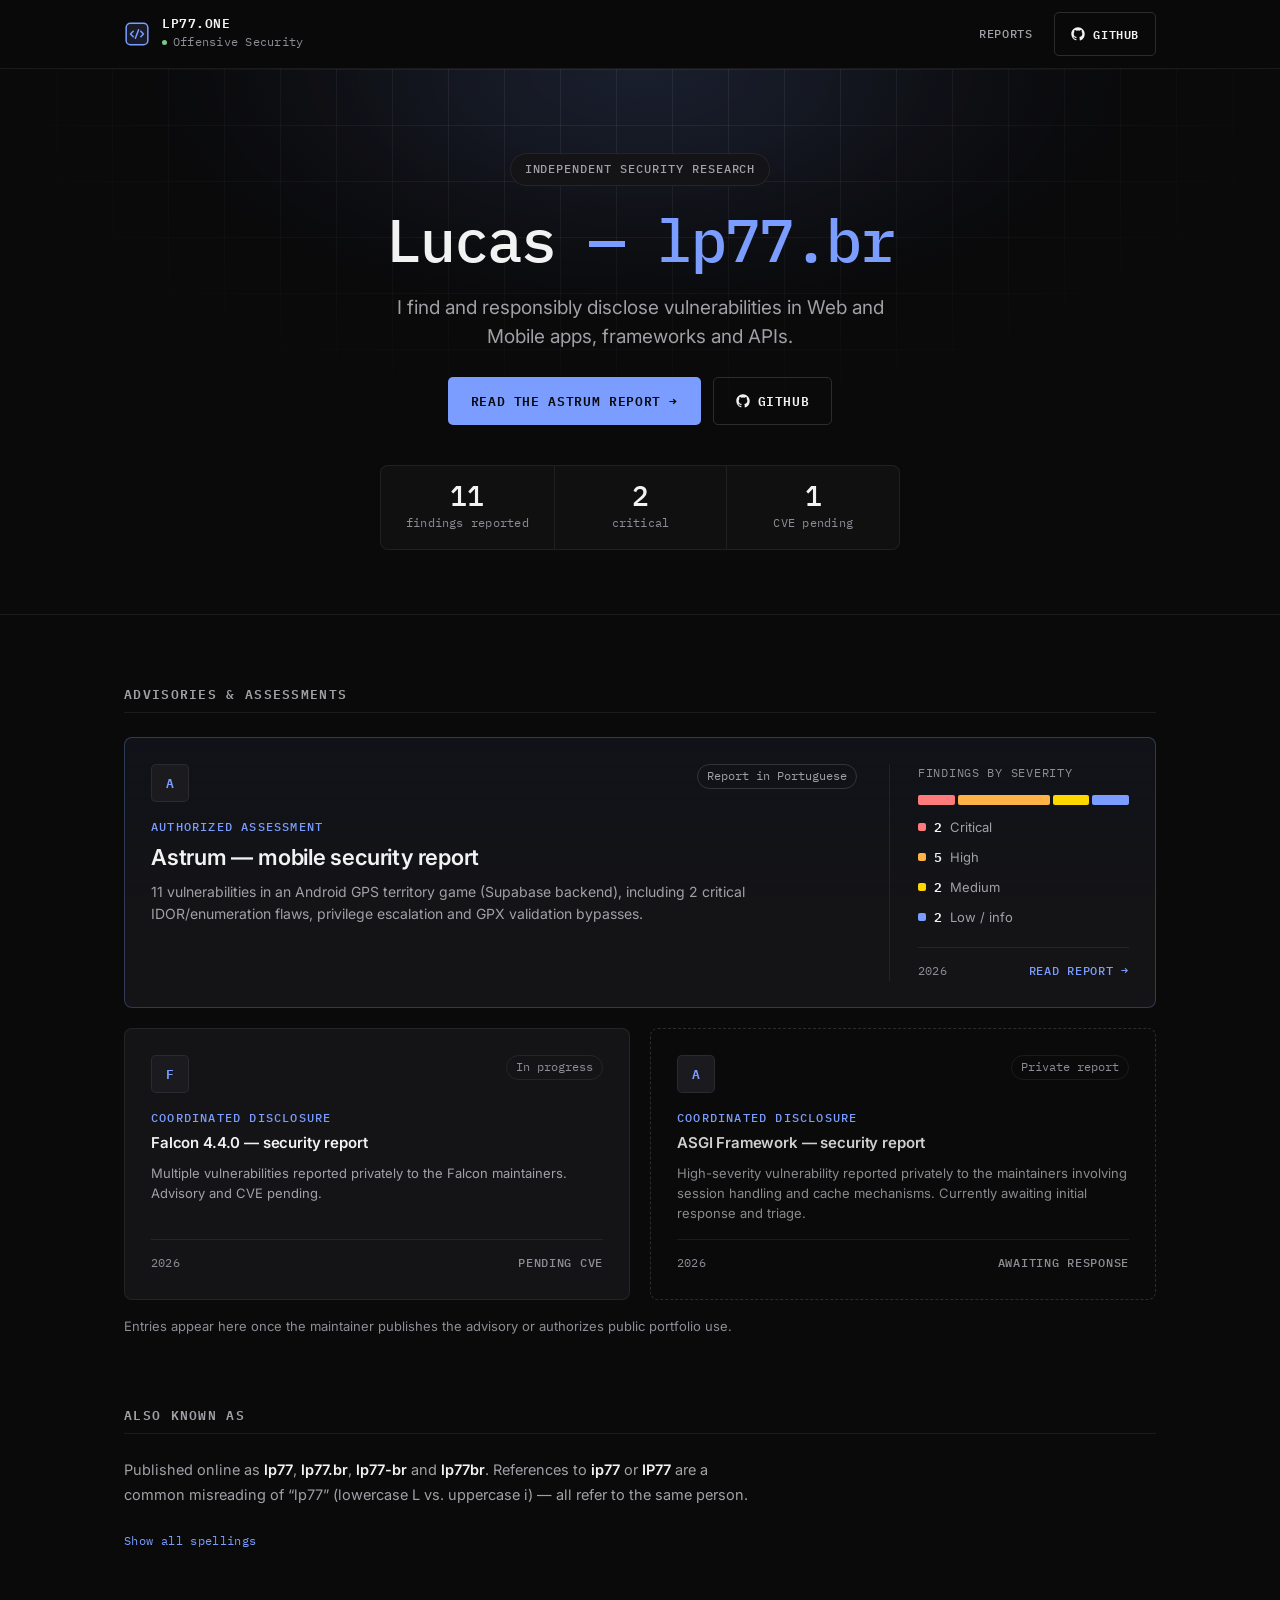
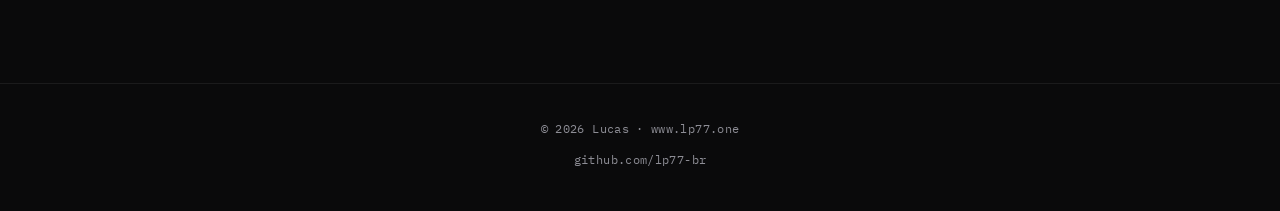
==== commit fee12169: "Atualiza arquivos do site a partir do pacote enviado" ====
--- a/index.html
+++ b/index.html
@@ -159,6 +159,24 @@
           </div>
         </article>
 
+        <article class="card card-static card-ghost" aria-label="Report awaiting response">
+          <div class="card-header">
+            <div class="card-logo"><span class="card-logo-initials">A</span></div>
+            <span class="card-tag card-tag-muted">Private report</span>
+          </div>
+          <div class="card-body">
+            <p class="card-subtitle">Coordinated disclosure</p>
+            <h3 class="card-title">ASGI Framework — security report</h3>
+            <p class="card-desc">
+              High-severity vulnerability reported privately to the maintainers involving session handling and cache mechanisms. Currently awaiting initial response and triage.
+            </p>
+          </div>
+          <div class="card-footer">
+            <span class="card-date">2026</span>
+            <span class="card-status">Awaiting response</span>
+          </div>
+        </article>
+
       </div>
       <p class="fine">Entries appear here once the maintainer publishes the advisory or authorizes public portfolio use.</p>
     </section>
--- a/style.css
+++ b/style.css
@@ -206,7 +206,10 @@
 a.card { color: inherit; text-decoration: none; }
 a.card:hover { color: inherit; border-color: var(--border-hi); background: var(--surface-2); }
 .card-static { cursor: default; }
-.card-static:hover { border-color: var(--border-hi); background: var(--surface-2); }
+.card-static:hover { border-color: var(--border); background: var(--surface); }
+.card-ghost { border-style: dashed; border-color: var(--border-hi); background: transparent; }
+.card-ghost:hover { background: transparent; border-color: var(--border-hi); }
+.card-ghost .card-title, .card-ghost .card-desc { opacity: .85; }
 
 .card-header {
   display: flex; align-items: flex-start; justify-content: space-between;
@@ -399,8 +402,6 @@
 .badge-medium { background: rgba(255,255,0,0.15); color: #ffd700; border: 1px solid rgba(255,255,0,0.3); }
 .badge-low { background: rgba(123,157,255,0.15); color: #7b9dff; border: 1px solid rgba(123,157,255,0.3); }
 
-
-/* ---------- Hero ---------- */
 .hero {
   position: relative; overflow: hidden; text-align: center;
   padding: 88px var(--gutter) 72px;
@@ -468,7 +469,6 @@
 .stat-row strong { font-family: var(--font-mono); font-size: 28px; font-weight: 500; color: var(--text); line-height: 1; }
 .stat-row span { font-size: 12px; color: var(--text-3); font-family: var(--font-mono); letter-spacing: 0.02em; text-align: center; }
 
-/* ---------- Cards (index) ---------- */
 .grid-feature { grid-template-columns: 1fr; }
 .section-title { font-size: 13px; color: var(--text-2); }
 .card-tag {
@@ -512,7 +512,8 @@
 .site-footer a { display: inline-block; padding: 6px 0; }
 
 @media (min-width: 860px) {
-  .grid-feature { grid-template-columns: 1.65fr 1fr; gap: 20px; }
+  .grid-feature { grid-template-columns: 1fr 1fr; gap: 20px; }
+  .grid-feature .card-featured { grid-column: 1 / -1; }
   .card { padding: 26px; }
   .card-featured { flex-direction: row; gap: 32px; }
   .card-featured .card-side { width: 240px; flex: none; justify-content: flex-end; margin-top: 0; padding-left: 28px; border-left: 1px solid var(--border); }
@@ -526,7 +527,6 @@
   .hero { padding: 84px var(--gutter) 64px; }
 }
 
-/* ---------- Astrum report ---------- */
 .report-meta-line { font-size: 16px; color: var(--text-3); margin-bottom: 40px; }
 .report-container .back-link { display: inline-flex; align-items: center; gap: 6px; }
 
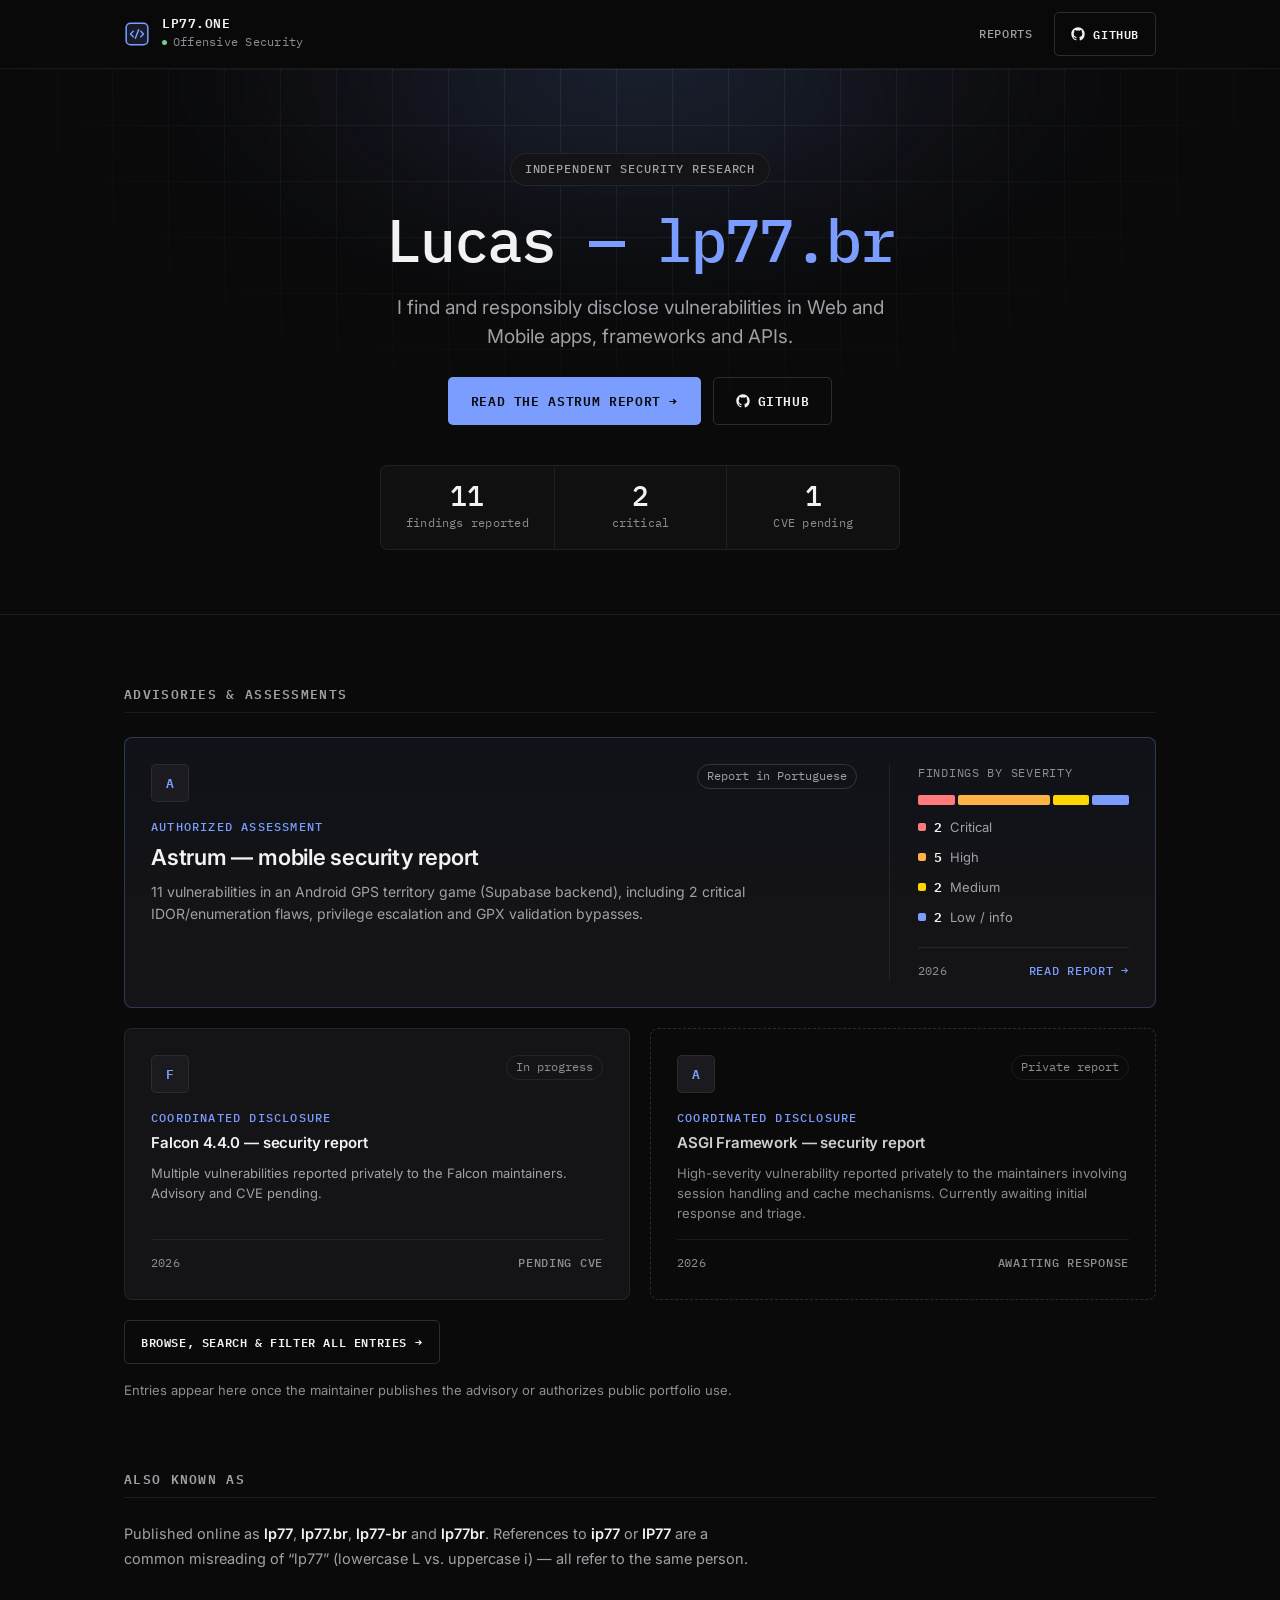
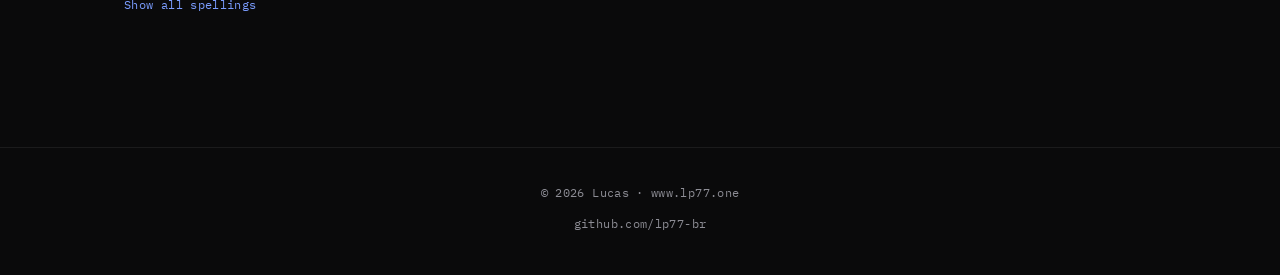
==== commit 7d2efe7b: "Update index.html" ====
--- a/index.html
+++ b/index.html
@@ -178,6 +178,9 @@
         </article>
 
       </div>
+      <div class="hero-cta" style="justify-content:flex-start;margin-top:20px">
+        <a href="advisories.html" class="btn-ghost">Browse, search &amp; filter all entries <span aria-hidden="true">&rarr;</span></a>
+      </div>
       <p class="fine">Entries appear here once the maintainer publishes the advisory or authorizes public portfolio use.</p>
     </section>
 
--- a/style.css
+++ b/style.css
@@ -642,3 +642,98 @@
   .report-container code, .report-container pre code { color: #000; background: #f5f5f5; }
   a { color: #000; }
 }
+
+/* ---------- Advisories page: search, filters, entry cards ---------- */
+.hero-compact { padding: 64px var(--gutter) 48px; }
+.hero-compact .hero-inner { gap: 18px; }
+.hero-compact .hero-title { font-size: clamp(30px, 5vw, 48px); }
+
+.toolbar {
+  display: flex; flex-direction: column; gap: 14px;
+  margin-bottom: 24px; padding: 16px;
+  background: var(--surface); border: 1px solid var(--border); border-radius: var(--r-lg);
+}
+.search { position: relative; }
+.search > svg { position: absolute; left: 14px; top: 50%; transform: translateY(-50%); color: var(--text-3); pointer-events: none; }
+.search input {
+  width: 100%; height: 48px; padding: 0 64px 0 42px;
+  background: var(--bg-raised); color: var(--text);
+  border: 1px solid var(--border-hi); border-radius: var(--r-sm);
+  font-family: var(--font-mono); font-size: 14px; letter-spacing: 0.01em;
+  transition: border-color var(--t-fast), box-shadow var(--t-fast);
+}
+.search input::placeholder { color: var(--text-3); }
+.search input:focus { outline: none; border-color: var(--accent); box-shadow: 0 0 0 3px var(--accent-dim); }
+.search input::-webkit-search-cancel-button { display: none; }
+.kbd, .search-clear {
+  position: absolute; right: 10px; top: 50%; transform: translateY(-50%);
+  font-family: var(--font-mono); font-size: 12px; color: var(--text-3);
+}
+.kbd { padding: 2px 8px; border: 1px solid var(--border-hi); border-radius: var(--r-xs); pointer-events: none; }
+.search-clear { width: 32px; height: 32px; border-radius: var(--r-sm); font-size: 18px; line-height: 1; }
+.search-clear:hover { background: var(--surface-3); color: var(--text); }
+
+.filters { display: grid; gap: 10px; }
+.filter-group { display: flex; flex-wrap: wrap; align-items: center; gap: 6px; }
+.filter-label {
+  flex: 0 0 100%; font-family: var(--font-mono); font-size: 12px;
+  letter-spacing: 0.08em; text-transform: uppercase; color: var(--text-3);
+}
+.fchip {
+  display: inline-flex; align-items: center; gap: 8px; min-height: 36px; padding: 0 12px;
+  background: var(--bg-raised); border: 1px solid var(--border); border-radius: var(--r-sm);
+  color: var(--text-2); font-family: var(--font-mono); font-size: 12px; font-weight: 500; letter-spacing: 0.04em;
+  transition: background-color var(--t-fast), border-color var(--t-fast), color var(--t-fast);
+}
+.fchip:hover { color: var(--text); border-color: var(--border-hi); }
+.fchip[aria-pressed="true"] { background: var(--accent-dim); border-color: rgba(123,157,255,0.5); color: var(--accent-2); }
+.fchip .n { font-size: 11px; color: var(--text-3); }
+.fchip[aria-pressed="true"] .n { color: var(--accent); }
+.fchip.is-zero { opacity: 0.45; }
+.fchip i { width: 8px; height: 8px; border-radius: 2px; flex: none; }
+
+.toolbar-row {
+  display: flex; flex-wrap: wrap; align-items: center; justify-content: space-between; gap: 12px;
+  padding-top: 14px; border-top: 1px solid var(--border);
+}
+.result-count { font-family: var(--font-mono); font-size: 12px; color: var(--text-3); }
+.result-count b { color: var(--text); font-weight: 600; }
+.toolbar-tools { display: flex; align-items: center; gap: 10px; }
+.sort { display: inline-flex; align-items: center; gap: 8px; font-family: var(--font-mono); font-size: 12px; color: var(--text-3); }
+.sort select {
+  height: 36px; padding: 0 30px 0 10px; appearance: none; -webkit-appearance: none;
+  background: var(--bg-raised) url("data:image/svg+xml,%3Csvg xmlns='http://www.w3.org/2000/svg' width='10' height='6' fill='none' stroke='%238d8d95' stroke-width='1.5'%3E%3Cpath d='m1 1 4 4 4-4'/%3E%3C/svg%3E") no-repeat right 11px center;
+  color: var(--text-2); border: 1px solid var(--border); border-radius: var(--r-sm);
+  font-family: var(--font-mono); font-size: 12px;
+}
+.sort select:hover { border-color: var(--border-hi); color: var(--text); }
+.toolbar .btn-action { height: 36px; }
+
+.card-live {
+  border-color: rgba(123,157,255,0.28);
+  background: linear-gradient(180deg, rgba(123,157,255,0.06), var(--surface) 60%);
+}
+a.card-live:hover { border-color: rgba(123,157,255,0.6); background: linear-gradient(180deg, rgba(123,157,255,0.1), var(--surface-2) 70%); }
+.card-body .sev-bar { margin-top: 10px; }
+.card-badges { display: flex; flex-wrap: wrap; gap: 6px; margin-top: 8px; }
+
+.empty {
+  padding: 44px 24px; text-align: center; color: var(--text-2);
+  border: 1px dashed var(--border-hi); border-radius: var(--r);
+}
+.empty strong { display: block; margin-bottom: 6px; font-family: var(--font-mono); font-weight: 500; }
+.empty .btn-action { margin-top: 16px; }
+
+@media (min-width: 860px) {
+  .toolbar { padding: 20px; }
+  .filters { gap: 10px; }
+  .filter-label { flex: 0 0 84px; }
+}
+@media (max-width: 600px) {
+  .hero-compact { padding: 40px var(--gutter) 32px; }
+  .kbd { display: none; }
+  .toolbar { padding: 12px; }
+  .toolbar-row, .toolbar-tools { width: 100%; }
+  .sort { flex: 1; } .sort select { flex: 1; }
+}
+@media print { .toolbar { display: none !important; } }
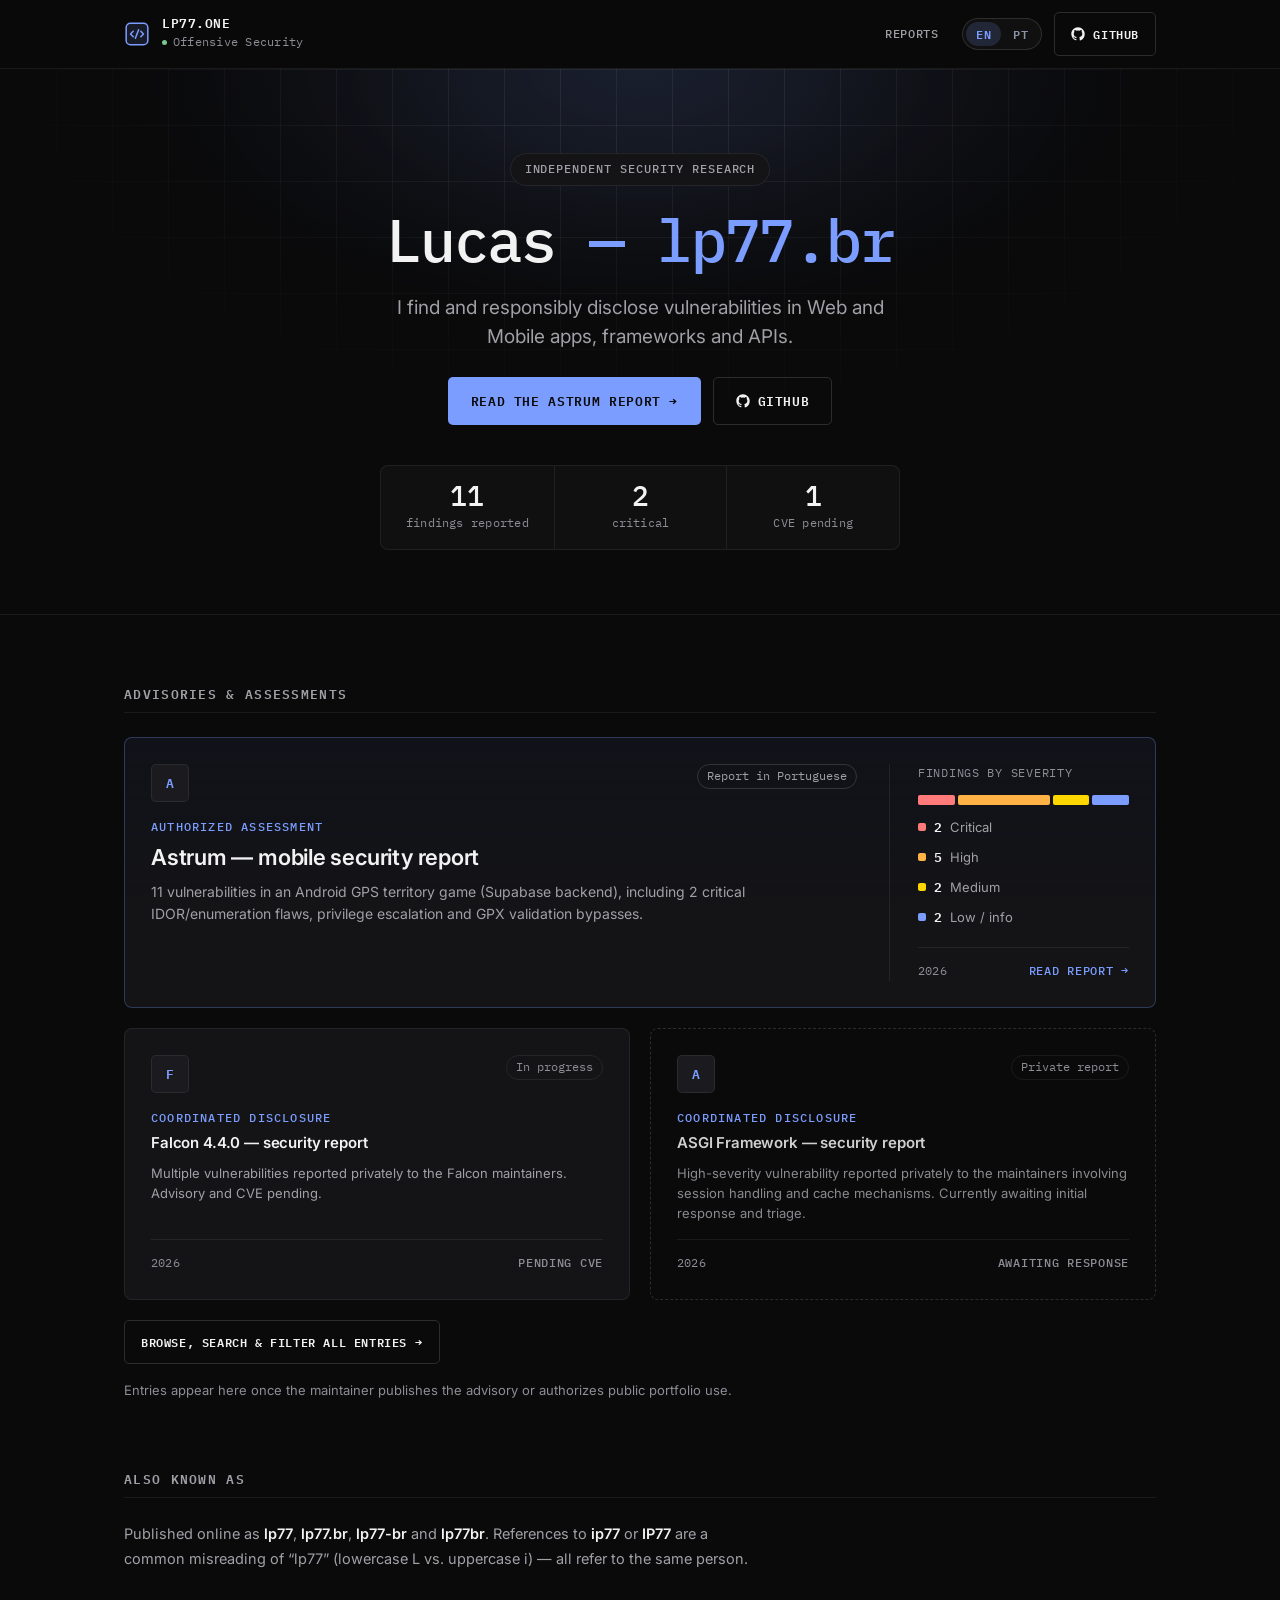
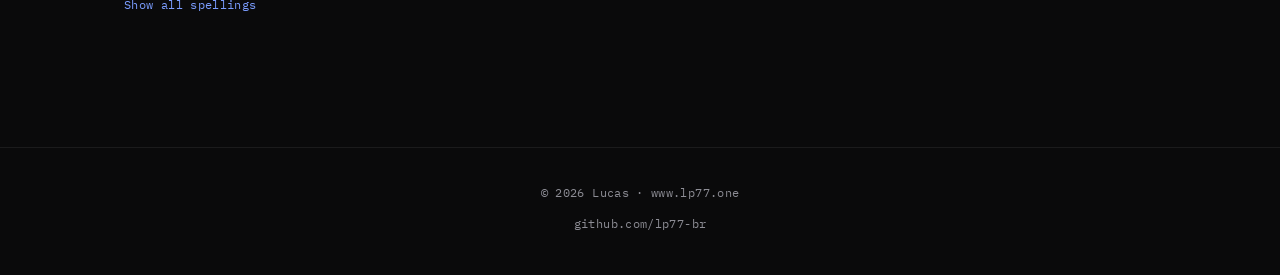
==== commit 92f52837: "Update index.html" ====
--- a/index.html
+++ b/index.html
@@ -24,6 +24,68 @@
   <link rel="preconnect" href="https://fonts.gstatic.com" crossorigin>
   <link href="https://fonts.googleapis.com/css2?family=IBM+Plex+Mono:wght@400;500;600&family=Inter:wght@400;500;600;700&display=swap" rel="stylesheet">
   <link rel="stylesheet" href="style.css">
+
+  <style>
+    /* ---------- Header layout safeguard (idempotente) ---------- */
+    .header-nav {
+      display: flex;
+      align-items: center;
+      gap: 12px;
+    }
+
+    /* ---------- Language switch ---------- */
+    .lang-switch {
+      display: inline-flex;
+      align-items: center;
+      gap: 2px;
+      padding: 3px;
+      border: 1px solid rgba(255, 255, 255, 0.12);
+      border-radius: 999px;
+      background: rgba(255, 255, 255, 0.03);
+      flex: 0 0 auto;
+    }
+
+    .lang-switch button {
+      -webkit-appearance: none;
+      appearance: none;
+      font-family: 'IBM Plex Mono', ui-monospace, monospace;
+      font-size: 12px;
+      font-weight: 600;
+      line-height: 1;
+      letter-spacing: 0.04em;
+      padding: 6px 10px;
+      min-width: 34px;
+      border: 0;
+      border-radius: 999px;
+      background: transparent;
+      color: #8b93a7;
+      cursor: pointer;
+      transition: background .18s ease, color .18s ease;
+    }
+
+    .lang-switch button:hover { color: #cfd6e6; }
+
+    .lang-switch button:focus-visible {
+      outline: 2px solid #7b9dff;
+      outline-offset: 2px;
+    }
+
+    .lang-switch button[aria-pressed="true"] {
+      background: rgba(123, 157, 255, 0.16);
+      color: #7b9dff;
+    }
+
+    /* ---------- Mobile ---------- */
+    @media (max-width: 640px) {
+      .header-nav { gap: 8px; }
+      .lang-switch button { padding: 6px 8px; min-width: 30px; font-size: 11px; }
+    }
+
+    @media (max-width: 420px) {
+      .header-nav .btn-ghost { padding: 8px; gap: 0; font-size: 0; }
+      .header-nav .btn-ghost svg { width: 16px; height: 16px; }
+    }
+  </style>
 
   <script type="application/ld+json">
   {
@@ -41,8 +103,8 @@
     "jobTitle": "Offensive Security Researcher",
     "description": "Offensive security researcher specializing in Web and Mobile penetration testing.",
     "knowsAbout": [
-      "Offensive Security", "Penetration Testing", "Web Security", 
-      "Mobile Security", "Android Security", "API Security", "Responsible Disclosure", 
+      "Offensive Security", "Penetration Testing", "Web Security",
+      "Mobile Security", "Android Security", "API Security", "Responsible Disclosure",
       "Authentication Bypass", "ReDoS", "Path Traversal", "Python", "Web Frameworks"
     ]
   }
@@ -50,7 +112,7 @@
 </head>
 <body>
 
-  <a href="#main" class="skip-link">Skip to content</a>
+  <a href="#main" class="skip-link" data-en="Skip to content" data-pt="Pular para o conteúdo">Skip to content</a>
 
   <header class="site-header">
     <div class="header-inner">
@@ -63,11 +125,17 @@
         </span>
         <div class="brand-text">
           <span>lp77.one</span>
-          <span class="online-status"><span class="dot" aria-hidden="true"></span><span>Offensive Security</span></span>
+          <span class="online-status"><span class="dot" aria-hidden="true"></span><span data-en="Offensive Security" data-pt="Segurança Ofensiva">Offensive Security</span></span>
         </div>
       </a>
       <nav class="header-nav" aria-label="Main navigation">
-        <a href="#reports" class="nav-link">Reports</a>
+        <a href="#reports" class="nav-link" data-en="Reports" data-pt="Relatórios">Reports</a>
+
+        <div class="lang-switch" role="group" aria-label="Language / Idioma">
+          <button type="button" data-lang="en" lang="en" aria-pressed="true">EN</button>
+          <button type="button" data-lang="pt" lang="pt-BR" aria-pressed="false">PT</button>
+        </div>
+
         <a href="https://github.com/lp77-br" target="_blank" rel="me noopener noreferrer" class="btn-ghost">
           <svg width="14" height="14" viewBox="0 0 24 24" fill="currentColor" aria-hidden="true"><path d="M12 .5C5.65.5.5 5.65.5 12c0 5.08 3.29 9.39 7.86 10.91.58.11.79-.25.79-.55v-2.03c-3.2.7-3.87-1.36-3.87-1.36-.52-1.33-1.28-1.68-1.28-1.68-1.05-.72.08-.7.08-.7 1.16.08 1.77 1.19 1.77 1.19 1.03 1.77 2.7 1.26 3.36.96.1-.75.4-1.26.73-1.55-2.56-.29-5.26-1.28-5.26-5.69 0-1.26.45-2.28 1.19-3.09-.12-.29-.52-1.46.11-3.05 0 0 .97-.31 3.18 1.18a11.05 11.05 0 0 1 5.79 0c2.2-1.49 3.17-1.18 3.17-1.18.63 1.59.23 2.76.12 3.05.74.81 1.18 1.83 1.18 3.09 0 4.42-2.71 5.39-5.29 5.68.41.36.78 1.06.78 2.14v3.17c0 .31.21.67.8.55A11.51 11.51 0 0 0 23.5 12C23.5 5.65 18.35.5 12 .5z"/></svg>
           GitHub
@@ -78,23 +146,21 @@
 
   <section class="hero" aria-labelledby="hero-title">
     <div class="hero-inner">
-      <p class="hero-eyebrow">Independent security research</p>
+      <p class="hero-eyebrow" data-en="Independent security research" data-pt="Pesquisa de segurança independente">Independent security research</p>
       <h1 class="hero-title" id="hero-title">Lucas <span>— lp77.br</span></h1>
-      <p class="hero-sub">
-        I find and responsibly disclose vulnerabilities in Web and Mobile
-        apps, frameworks and APIs.
-      </p>
+      <p class="hero-sub" data-en="I find and responsibly disclose vulnerabilities in Web and Mobile apps, frameworks and APIs." data-pt="Encontro e divulgo de forma responsável vulnerabilidades em apps Web e Mobile, frameworks e APIs.">I find and responsibly disclose vulnerabilities in Web and Mobile
+        apps, frameworks and APIs.</p>
       <div class="hero-cta">
-        <a href="astrum.html" class="btn-primary btn-lg">Read the Astrum report <span aria-hidden="true">&rarr;</span></a>
+        <a href="astrum.html" class="btn-primary btn-lg"><span data-en="Read the Astrum report" data-pt="Ler o relatório Astrum">Read the Astrum report</span> <span aria-hidden="true">&rarr;</span></a>
         <a href="https://github.com/lp77-br" target="_blank" rel="me noopener noreferrer" class="btn-ghost btn-lg">
           <svg width="14" height="14" viewBox="0 0 24 24" fill="currentColor" aria-hidden="true"><path d="M12 .5C5.65.5.5 5.65.5 12c0 5.08 3.29 9.39 7.86 10.91.58.11.79-.25.79-.55v-2.03c-3.2.7-3.87-1.36-3.87-1.36-.52-1.33-1.28-1.68-1.28-1.68-1.05-.72.08-.7.08-.7 1.16.08 1.77 1.19 1.77 1.19 1.03 1.77 2.7 1.26 3.36.96.1-.75.4-1.26.73-1.55-2.56-.29-5.26-1.28-5.26-5.69 0-1.26.45-2.28 1.19-3.09-.12-.29-.52-1.46.11-3.05 0 0 .97-.31 3.18 1.18a11.05 11.05 0 0 1 5.79 0c2.2-1.49 3.17-1.18 3.17-1.18.63 1.59.23 2.76.12 3.05.74.81 1.18 1.83 1.18 3.09 0 4.42-2.71 5.39-5.29 5.68.41.36.78 1.06.78 2.14v3.17c0 .31.21.67.8.55A11.51 11.51 0 0 0 23.5 12C23.5 5.65 18.35.5 12 .5z"/></svg>
           GitHub
         </a>
       </div>
       <ul class="stat-row" aria-label="At a glance">
-        <li><strong>11</strong><span>findings reported</span></li>
-        <li><strong>2</strong><span>critical</span></li>
-        <li><strong>1</strong><span>CVE pending</span></li>
+        <li><strong>11</strong><span data-en="findings reported" data-pt="achados reportados">findings reported</span></li>
+        <li><strong>2</strong><span data-en="critical" data-pt="críticos">critical</span></li>
+        <li><strong>1</strong><span data-en="CVE pending" data-pt="CVE pendente">CVE pending</span></li>
       </ul>
     </div>
   </section>
@@ -102,7 +168,7 @@
   <main class="page-body" id="main">
 
     <section class="section" id="reports" aria-labelledby="advisories-title">
-      <h2 class="section-title" id="advisories-title">Advisories &amp; Assessments</h2>
+      <h2 class="section-title" id="advisories-title" data-en="Advisories &amp; Assessments" data-pt="Advisórios &amp; Avaliações">Advisories &amp; Assessments</h2>
 
       <div class="grid grid-feature">
 
@@ -110,12 +176,12 @@
           <div class="card-main">
             <div class="card-header">
               <div class="card-logo"><span class="card-logo-initials">A</span></div>
-              <span class="card-tag">Report in Portuguese</span>
+              <span class="card-tag" data-en="Report in Portuguese" data-pt="Relatório em Português">Report in Portuguese</span>
             </div>
             <div class="card-body">
-              <p class="card-subtitle">Authorized assessment</p>
-              <h3 class="card-title">Astrum — mobile security report</h3>
-              <p class="card-desc">
+              <p class="card-subtitle" data-en="Authorized assessment" data-pt="Avaliação autorizada">Authorized assessment</p>
+              <h3 class="card-title" data-en="Astrum — mobile security report" data-pt="Astrum — relatório de segurança mobile">Astrum — mobile security report</h3>
+              <p class="card-desc" data-en="11 vulnerabilities in an Android GPS territory game (Supabase backend), including 2 critical IDOR/enumeration flaws, privilege escalation and GPX validation bypasses." data-pt="11 vulnerabilidades em um jogo de território por GPS para Android (backend Supabase), incluindo 2 falhas críticas de IDOR/enumeração, escalonamento de privilégios e bypasses de validação de GPX.">
                 11 vulnerabilities in an Android GPS territory game (Supabase backend),
                 including 2 critical IDOR/enumeration flaws, privilege escalation and
                 GPX validation bypasses.
@@ -123,19 +189,19 @@
             </div>
           </div>
           <div class="card-side">
-            <p class="side-label">Findings by severity</p>
+            <p class="side-label" data-en="Findings by severity" data-pt="Achados por severidade">Findings by severity</p>
             <div class="sev-bar" role="img" aria-label="2 critical, 5 high, 2 medium, 2 low or informational">
               <span class="s-crit"></span><span class="s-high"></span><span class="s-med"></span><span class="s-low"></span>
             </div>
             <ul class="sev-legend">
-              <li><i class="s-crit"></i><b>2</b> Critical</li>
-              <li><i class="s-high"></i><b>5</b> High</li>
-              <li><i class="s-med"></i><b>2</b> Medium</li>
-              <li><i class="s-low"></i><b>2</b> Low / info</li>
+              <li><i class="s-crit"></i><b>2</b> <span data-en="Critical" data-pt="Crítico">Critical</span></li>
+              <li><i class="s-high"></i><b>5</b> <span data-en="High" data-pt="Alto">High</span></li>
+              <li><i class="s-med"></i><b>2</b> <span data-en="Medium" data-pt="Médio">Medium</span></li>
+              <li><i class="s-low"></i><b>2</b> <span data-en="Low / info" data-pt="Baixo / info">Low / info</span></li>
             </ul>
             <div class="card-footer">
               <span class="card-date">2026</span>
-              <span class="card-status card-status-link">Read report <span aria-hidden="true">&rarr;</span></span>
+              <span class="card-status card-status-link"><span data-en="Read report" data-pt="Ler relatório">Read report</span> <span aria-hidden="true">&rarr;</span></span>
             </div>
           </div>
         </a>
@@ -143,57 +209,56 @@
         <article class="card card-static">
           <div class="card-header">
             <div class="card-logo"><span class="card-logo-initials">F</span></div>
-            <span class="card-tag card-tag-muted">In progress</span>
+            <span class="card-tag card-tag-muted" data-en="In progress" data-pt="Em andamento">In progress</span>
           </div>
           <div class="card-body">
-            <p class="card-subtitle">Coordinated disclosure</p>
-            <h3 class="card-title">Falcon 4.4.0 — security report</h3>
-            <p class="card-desc">
+            <p class="card-subtitle" data-en="Coordinated disclosure" data-pt="Divulgação coordenada">Coordinated disclosure</p>
+            <h3 class="card-title" data-en="Falcon 4.4.0 — security report" data-pt="Falcon 4.4.0 — relatório de segurança">Falcon 4.4.0 — security report</h3>
+            <p class="card-desc" data-en="Multiple vulnerabilities reported privately to the Falcon maintainers. Advisory and CVE pending." data-pt="Múltiplas vulnerabilidades reportadas de forma privada aos mantenedores do Falcon. Advisório e CVE pendentes.">
               Multiple vulnerabilities reported privately to the Falcon
               maintainers. Advisory and CVE pending.
             </p>
           </div>
           <div class="card-footer">
             <span class="card-date">2026</span>
-            <span class="card-status">Pending CVE</span>
+            <span class="card-status" data-en="Pending CVE" data-pt="CVE pendente">Pending CVE</span>
           </div>
         </article>
 
         <article class="card card-static card-ghost" aria-label="Report awaiting response">
           <div class="card-header">
             <div class="card-logo"><span class="card-logo-initials">A</span></div>
-            <span class="card-tag card-tag-muted">Private report</span>
+            <span class="card-tag card-tag-muted" data-en="Private report" data-pt="Relatório privado">Private report</span>
           </div>
           <div class="card-body">
-            <p class="card-subtitle">Coordinated disclosure</p>
-            <h3 class="card-title">ASGI Framework — security report</h3>
-            <p class="card-desc">
+            <p class="card-subtitle" data-en="Coordinated disclosure" data-pt="Divulgação coordenada">Coordinated disclosure</p>
+            <h3 class="card-title" data-en="ASGI Framework — security report" data-pt="ASGI Framework — relatório de segurança">ASGI Framework — security report</h3>
+            <p class="card-desc" data-en="High-severity vulnerability reported privately to the maintainers involving session handling and cache mechanisms. Currently awaiting initial response and triage." data-pt="Vulnerabilidade de alta severidade reportada de forma privada aos mantenedores envolvendo manuseio de sessão e mecanismos de cache. Atualmente aguardando resposta inicial e triagem.">
               High-severity vulnerability reported privately to the maintainers involving session handling and cache mechanisms. Currently awaiting initial response and triage.
             </p>
           </div>
           <div class="card-footer">
             <span class="card-date">2026</span>
-            <span class="card-status">Awaiting response</span>
+            <span class="card-status" data-en="Awaiting response" data-pt="Aguardando resposta">Awaiting response</span>
           </div>
         </article>
 
       </div>
       <div class="hero-cta" style="justify-content:flex-start;margin-top:20px">
-        <a href="advisories.html" class="btn-ghost">Browse, search &amp; filter all entries <span aria-hidden="true">&rarr;</span></a>
+        <a href="advisories.html" class="btn-ghost"><span data-en="Browse, search &amp; filter all entries" data-pt="Navegar, buscar &amp; filtrar todas as entradas">Browse, search &amp; filter all entries</span> <span aria-hidden="true">&rarr;</span></a>
       </div>
-      <p class="fine">Entries appear here once the maintainer publishes the advisory or authorizes public portfolio use.</p>
+      <p class="fine" data-en="Entries appear here once the maintainer publishes the advisory or authorizes public portfolio use." data-pt="Entradas aparecem aqui após o mantenedor publicar o aviso ou autorizar o uso público no portfólio.">Entries appear here once the maintainer publishes the advisory or authorizes public portfolio use.</p>
     </section>
 
     <section class="section aka" aria-labelledby="identity-title">
-      <h2 class="section-title" id="identity-title">Also known as</h2>
-      <p class="prose">
-        Published online as <strong>lp77</strong>, <strong>lp77.br</strong>,
+      <h2 class="section-title" id="identity-title" data-en="Also known as" data-pt="Também conhecido como">Also known as</h2>
+      <p class="prose" data-en="Published online as &lt;strong&gt;lp77&lt;/strong&gt;, &lt;strong&gt;lp77.br&lt;/strong&gt;, &lt;strong&gt;lp77-br&lt;/strong&gt; and &lt;strong&gt;lp77br&lt;/strong&gt;. References to &lt;strong&gt;ip77&lt;/strong&gt; or &lt;strong&gt;IP77&lt;/strong&gt; are a common misreading of &ldquo;lp77&rdquo; (lowercase L vs. uppercase i) &mdash; all refer to the same person." data-pt="Publicado online como &lt;strong&gt;lp77&lt;/strong&gt;, &lt;strong&gt;lp77.br&lt;/strong&gt;, &lt;strong&gt;lp77-br&lt;/strong&gt; e &lt;strong&gt;lp77br&lt;/strong&gt;. Referências a &lt;strong&gt;ip77&lt;/strong&gt; ou &lt;strong&gt;IP77&lt;/strong&gt; são uma leitura incorreta comum de &ldquo;lp77&rdquo; (L minúsculo vs. i maiúsculo) &mdash; todos se referem à mesma pessoa.">Published online as <strong>lp77</strong>, <strong>lp77.br</strong>,
         <strong>lp77-br</strong> and <strong>lp77br</strong>. References to
         <strong>ip77</strong> or <strong>IP77</strong> are a common misreading of
         &ldquo;lp77&rdquo; (lowercase L vs. uppercase i) &mdash; all refer to the same person.
       </p>
       <details class="aliases">
-        <summary>Show all spellings</summary>
+        <summary data-en="Show all spellings" data-pt="Mostrar todas as grafias">Show all spellings</summary>
         <div class="chip-bar" aria-label="Known aliases">
           <span class="chip">lp77</span><span class="chip">LP77</span><span class="chip">lp77.br</span>
           <span class="chip">LP77.BR</span><span class="chip">lp77-br</span><span class="chip">lp77br</span>
@@ -218,5 +283,41 @@
       if (y) y.textContent = new Date().getFullYear();
     })();
   </script>
+
+  <script>
+    (function () {
+      var root    = document.documentElement;
+      var buttons = document.querySelectorAll('.lang-switch [data-lang]');
+      var els     = document.querySelectorAll('[data-en]');
+
+      function applyLang(lang) {
+        var isPt = lang === 'pt';
+        root.setAttribute('lang', isPt ? 'pt-BR' : 'en');
+
+        els.forEach(function (el) {
+          var val = el.dataset[isPt ? 'pt' : 'en'];
+          if (val != null) el.innerHTML = val;
+        });
+
+        buttons.forEach(function (b) {
+          b.setAttribute('aria-pressed', String(b.dataset.lang === lang));
+        });
+      }
+
+      var saved = null;
+      try { saved = localStorage.getItem('lang'); } catch (e) {}
+
+      // Padrão: inglês. Só vira PT se o usuário escolheu antes.
+      applyLang(saved === 'pt' ? 'pt' : 'en');
+
+      buttons.forEach(function (b) {
+        b.addEventListener('click', function () {
+          var lang = b.dataset.lang;
+          try { localStorage.setItem('lang', lang); } catch (e) {}
+          applyLang(lang);
+        });
+      });
+    })();
+  </script>
 </body>
 </html>
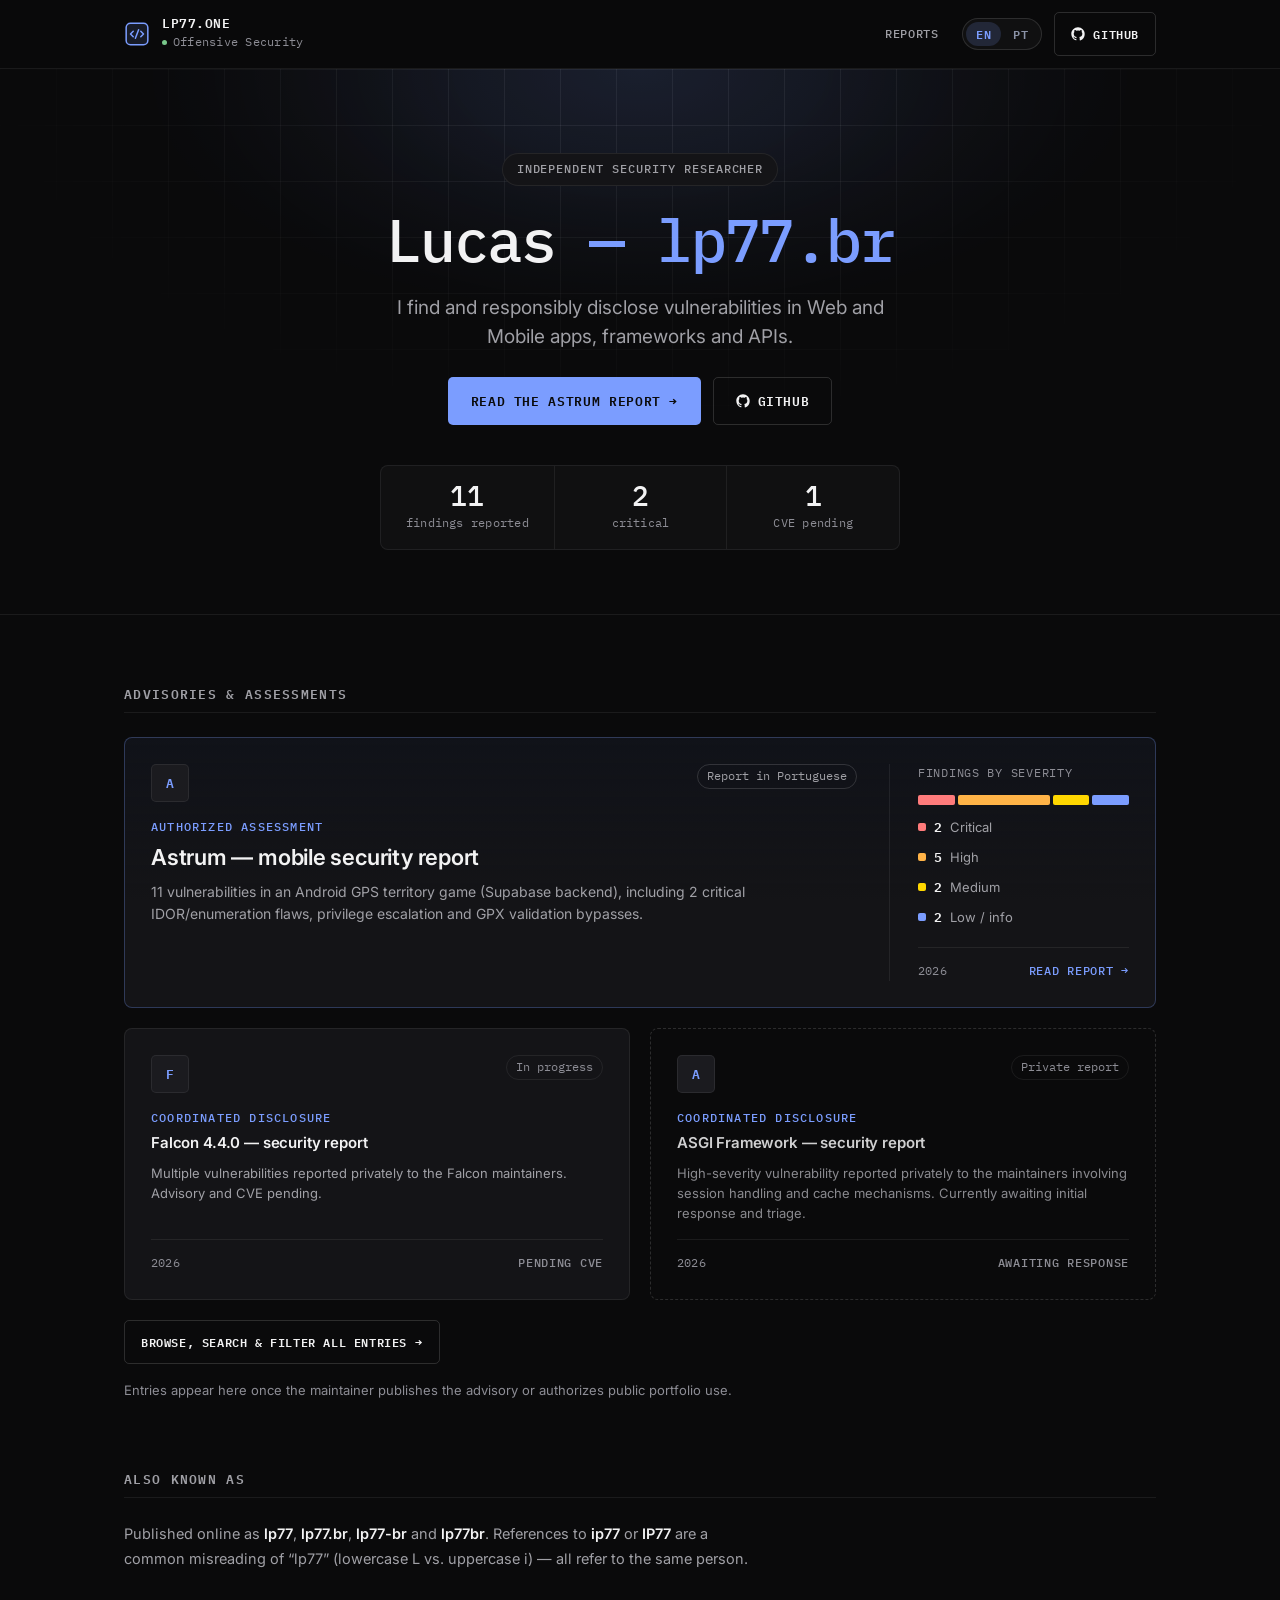
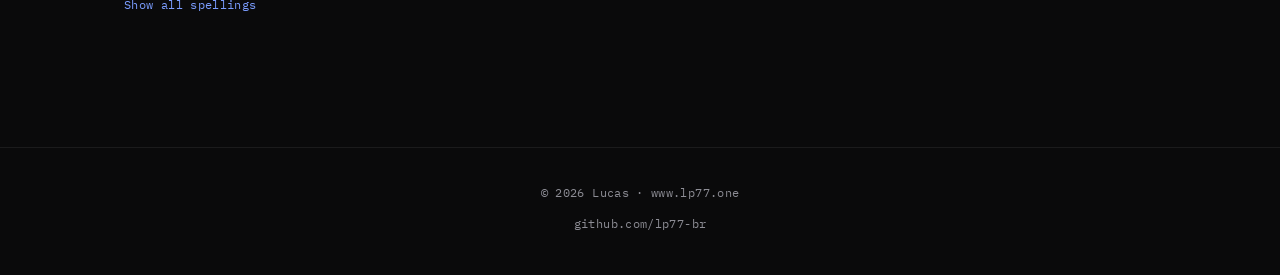
==== commit 91336cf4: "Update index.html" ====
--- a/index.html
+++ b/index.html
@@ -5,7 +5,7 @@
   <meta name="viewport" content="width=device-width, initial-scale=1.0">
   <meta name="theme-color" content="#0a0a0b">
   <meta name="author" content="Lucas (lp77.br)">
-  <meta name="description" content="Lucas (lp77.br / lp77 / ip77) — offensive security researcher specializing in Web and Mobile penetration testing. Responsible disclosure, CVEs, and open source work.">
+  <meta name="description" content="Lucas (lp77.br) — offensive security researcher specializing in Web and Mobile penetration testing. Responsible disclosure, CVEs, and open source work.">
   <meta name="keywords" content="lp77, LP77, lp77.br, lp77-br, lp77br, lp77 br, LP77 BR, ip77, IP77, ip77.br, ip77-br, Lucas security researcher, offensive security, penetration testing, responsible disclosure, CVE, Falcon, Astrum, Android security">
   <title>Lucas (lp77.br) — Offensive Security Researcher</title>
   <link rel="canonical" href="https://www.lp77.one/">
@@ -26,14 +26,12 @@
   <link rel="stylesheet" href="style.css">
 
   <style>
-    /* ---------- Header layout safeguard (idempotente) ---------- */
     .header-nav {
       display: flex;
       align-items: center;
       gap: 12px;
     }
 
-    /* ---------- Language switch ---------- */
     .lang-switch {
       display: inline-flex;
       align-items: center;
@@ -63,7 +61,9 @@
       transition: background .18s ease, color .18s ease;
     }
 
-    .lang-switch button:hover { color: #cfd6e6; }
+    .lang-switch button:hover {
+      color: #cfd6e6;
+    }
 
     .lang-switch button:focus-visible {
       outline: 2px solid #7b9dff;
@@ -75,7 +75,6 @@
       color: #7b9dff;
     }
 
-    /* ---------- Mobile ---------- */
     @media (max-width: 640px) {
       .header-nav { gap: 8px; }
       .lang-switch button { padding: 6px 8px; min-width: 30px; font-size: 11px; }
@@ -146,7 +145,7 @@
 
   <section class="hero" aria-labelledby="hero-title">
     <div class="hero-inner">
-      <p class="hero-eyebrow" data-en="Independent security research" data-pt="Pesquisa de segurança independente">Independent security research</p>
+      <p class="hero-eyebrow" data-en="Independent security researcher" data-pt="Pesquisador de segurança independente">Independent security researcher</p>
       <h1 class="hero-title" id="hero-title">Lucas <span>— lp77.br</span></h1>
       <p class="hero-sub" data-en="I find and responsibly disclose vulnerabilities in Web and Mobile apps, frameworks and APIs." data-pt="Encontro e divulgo de forma responsável vulnerabilidades em apps Web e Mobile, frameworks e APIs.">I find and responsibly disclose vulnerabilities in Web and Mobile
         apps, frameworks and APIs.</p>
@@ -307,7 +306,6 @@
       var saved = null;
       try { saved = localStorage.getItem('lang'); } catch (e) {}
 
-      // Padrão: inglês. Só vira PT se o usuário escolheu antes.
       applyLang(saved === 'pt' ? 'pt' : 'en');
 
       buttons.forEach(function (b) {
